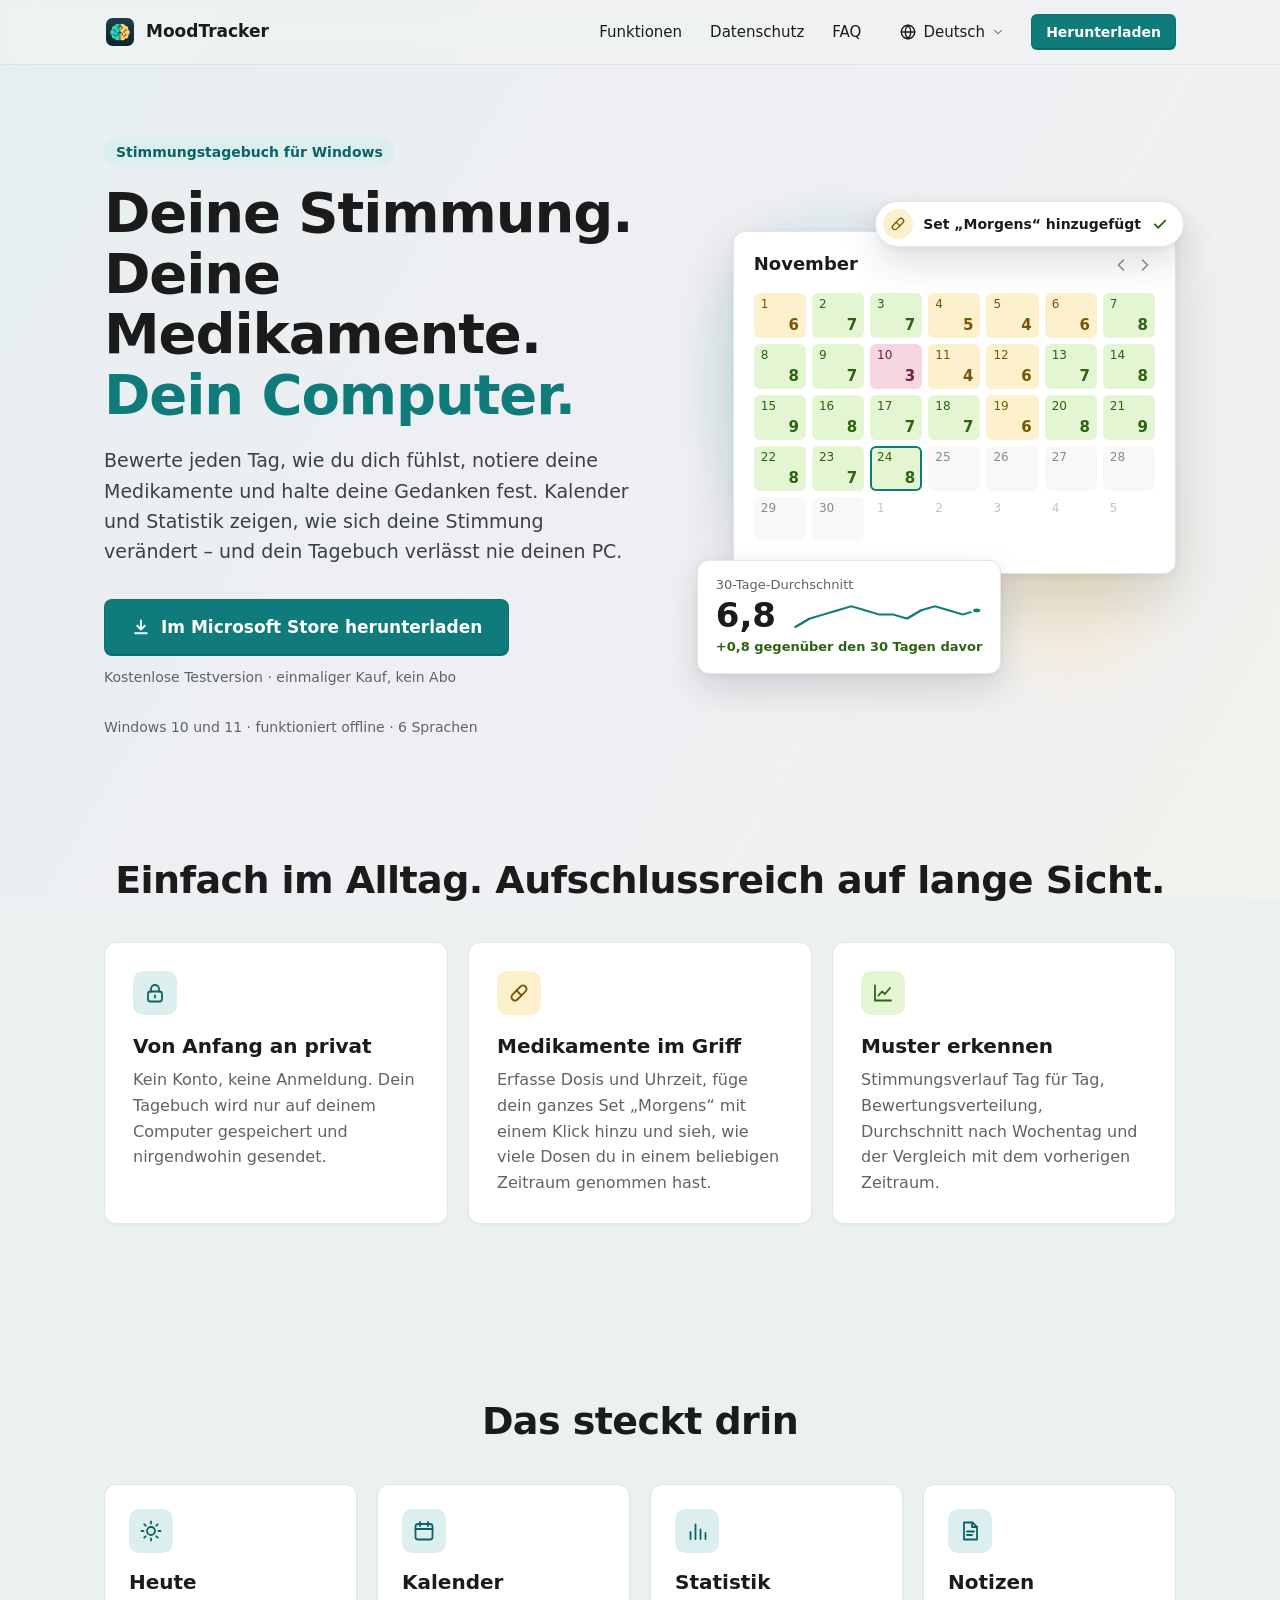
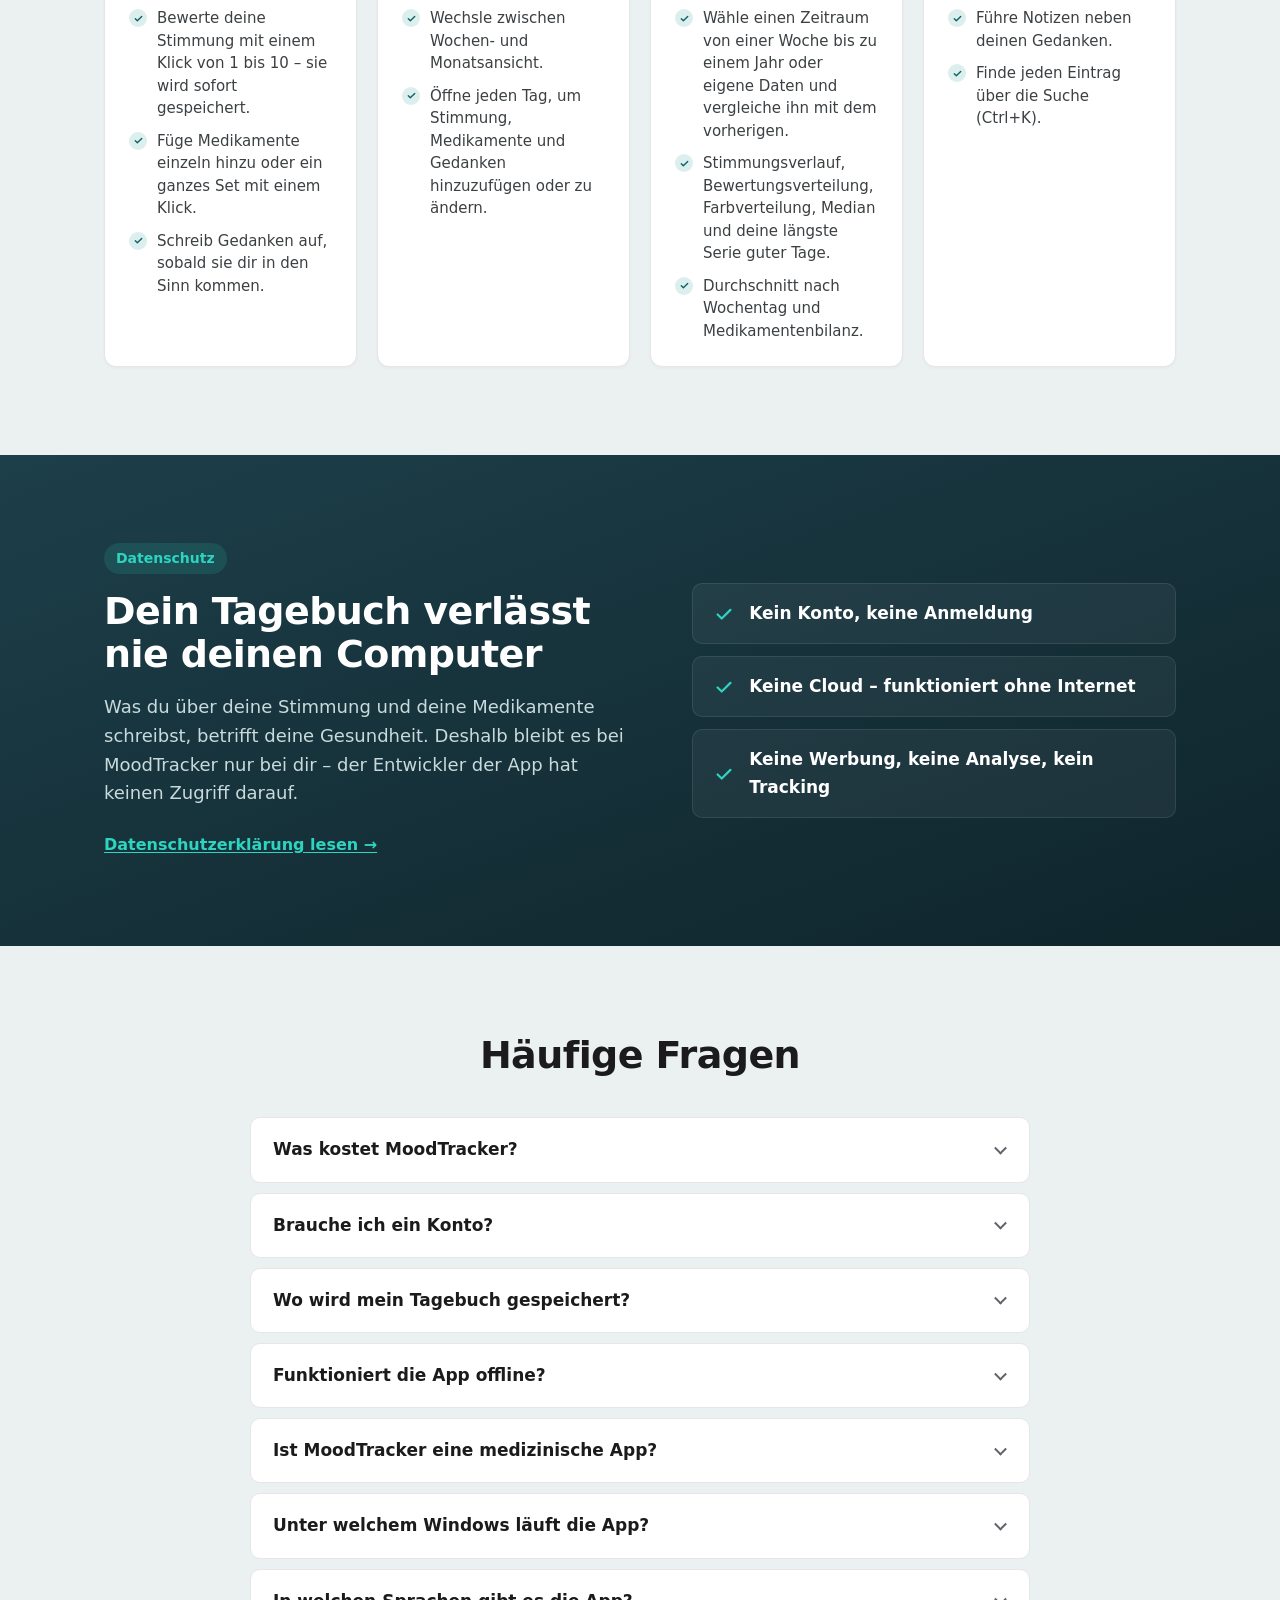
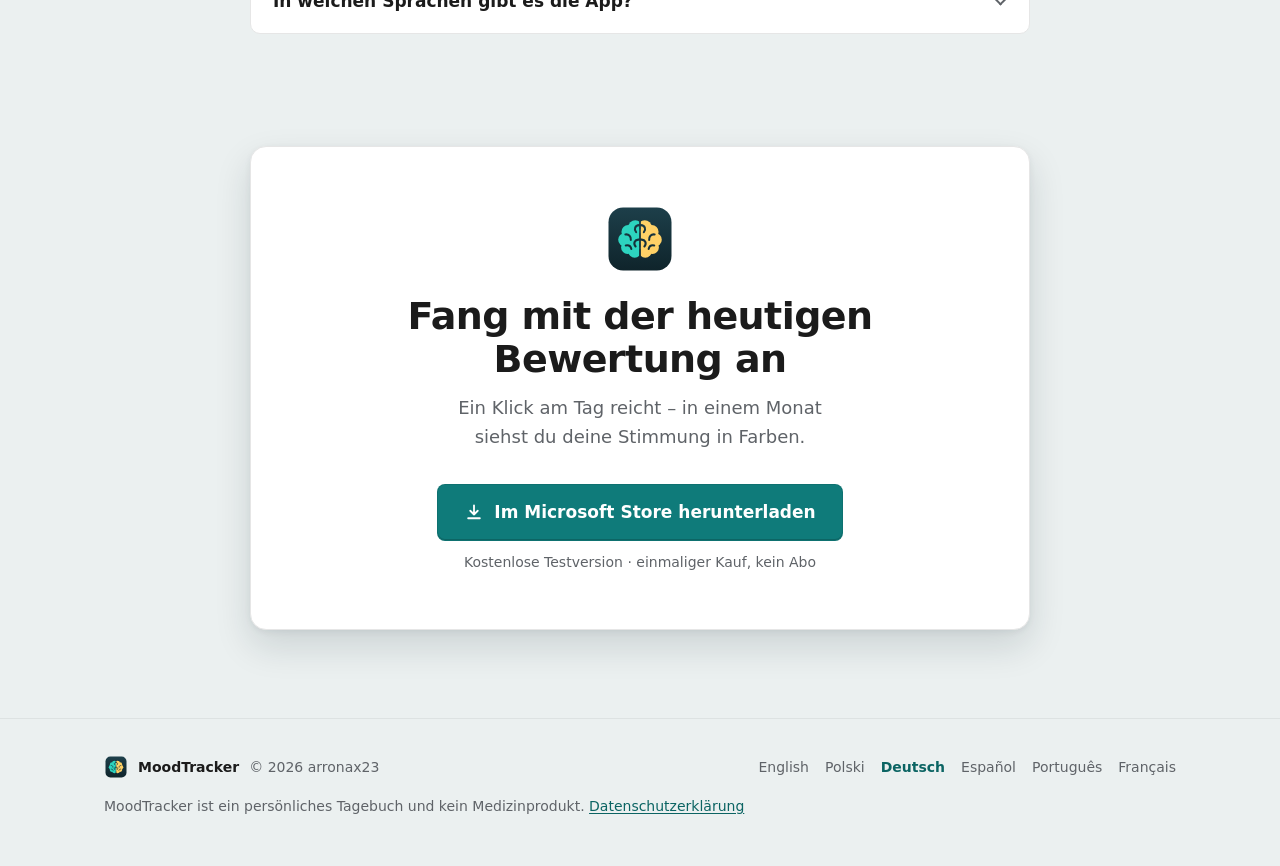
==== de/index.html @ dde18c14 "Update the website" ====
<!doctype html>
<!-- Generated by scripts/build-website.ps1 from website/template.html. -->
<html lang="de">
  <head>
    <meta charset="utf-8">
    <meta name="viewport" content="width=device-width, initial-scale=1">
    <title>MoodTracker – ein privates Stimmungstagebuch für Windows</title>
    <meta name="description" content="Bewerte deine Stimmung von 1 bis 10, notiere Medikamente und Gedanken und sieh, wie es dir über Wochen und Monate geht. Ohne Konto, ohne Cloud – dein Tagebuch bleibt auf deinem PC.">
    <link rel="canonical" href="https://arronax23.github.io/moodtracker-app/de/">
    <link rel="alternate" hreflang="en" href="https://arronax23.github.io/moodtracker-app/">
    <link rel="alternate" hreflang="pl" href="https://arronax23.github.io/moodtracker-app/pl/">
    <link rel="alternate" hreflang="de" href="https://arronax23.github.io/moodtracker-app/de/">
    <link rel="alternate" hreflang="es" href="https://arronax23.github.io/moodtracker-app/es/">
    <link rel="alternate" hreflang="pt" href="https://arronax23.github.io/moodtracker-app/pt/">
    <link rel="alternate" hreflang="fr" href="https://arronax23.github.io/moodtracker-app/fr/">
    <link rel="alternate" hreflang="x-default" href="https://arronax23.github.io/moodtracker-app/">
    <meta property="og:type" content="website">
    <meta property="og:site_name" content="MoodTracker">
    <meta property="og:title" content="MoodTracker – ein privates Stimmungstagebuch für Windows">
    <meta property="og:description" content="Bewerte deine Stimmung von 1 bis 10, notiere Medikamente und Gedanken und sieh, wie es dir über Wochen und Monate geht. Ohne Konto, ohne Cloud – dein Tagebuch bleibt auf deinem PC.">
    <meta property="og:url" content="https://arronax23.github.io/moodtracker-app/de/">
    <meta property="og:locale" content="de_DE">
    <meta property="og:image" content="https://arronax23.github.io/moodtracker-app/assets/social-card.png">
    <meta property="og:image:width" content="1200">
    <meta property="og:image:height" content="630">
    <meta name="twitter:card" content="summary_large_image">
    <meta name="theme-color" content="#0f7b7a">
    <link rel="icon" href="../assets/logo.svg" type="image/svg+xml">
    <link rel="apple-touch-icon" href="../assets/logo.png">
    <link rel="stylesheet" href="../assets/style.css">
  </head>
  <body>
    <a class="skip" href="#main">Zum Inhalt springen</a>

    <header class="top">
      <div class="wrap top-inner">
        <a class="brand" href="./">
          <img src="../assets/logo.svg" width="32" height="32" alt="">
          <span>MoodTracker</span>
        </a>
        <nav class="nav">
          <a href="#features">Funktionen</a>
          <a href="#privacy">Datenschutz</a>
          <a href="#faq">FAQ</a>
        </nav>
        <details class="lang">
          <summary>
            <svg viewBox="0 0 24 24" aria-hidden="true"><circle cx="12" cy="12" r="9"/><path d="M3 12h18M12 3c2.5 2.6 3.8 5.6 3.8 9s-1.3 6.4-3.8 9c-2.5-2.6-3.8-5.6-3.8-9S9.5 5.6 12 3z"/></svg>
            <span class="sr">Sprache:</span>
            <span class="lang-name">Deutsch</span>
            <svg class="chevron" viewBox="0 0 24 24" aria-hidden="true"><path d="m6 9 6 6 6-6"/></svg>
          </summary>
          <ul>
            <li><a href="../" hreflang="en" lang="en">English</a></li>
            <li><a href="../pl/" hreflang="pl" lang="pl">Polski</a></li>
            <li><a href="../de/" hreflang="de" lang="de" aria-current="page">Deutsch</a></li>
            <li><a href="../es/" hreflang="es" lang="es">Español</a></li>
            <li><a href="../pt/" hreflang="pt" lang="pt-PT">Português</a></li>
            <li><a href="../fr/" hreflang="fr" lang="fr">Français</a></li>
          </ul>
        </details>
        <a class="btn btn-small" href="https://apps.microsoft.com/detail/9PDT5LCNSN78?hl=de-de&amp;cid=website-de">Herunterladen</a>
      </div>
    </header>

    <main id="main">
      <section class="hero">
        <div class="wrap hero-inner">
          <div class="hero-text">
            <p class="eyebrow">Stimmungstagebuch für Windows</p>
            <h1><span>Deine Stimmung.</span> <span>Deine Medikamente.</span> <span class="accent">Dein Computer.</span></h1>
            <p class="lead">Bewerte jeden Tag, wie du dich fühlst, notiere deine Medikamente und halte deine Gedanken fest. Kalender und Statistik zeigen, wie sich deine Stimmung verändert – und dein Tagebuch verlässt nie deinen PC.</p>
            <div class="cta">
              <a class="btn btn-large" href="https://apps.microsoft.com/detail/9PDT5LCNSN78?hl=de-de&amp;cid=website-de">
                <svg viewBox="0 0 24 24" aria-hidden="true"><path d="M12 4v11m-4.5-4.5L12 15l4.5-4.5M5 19.5h14"/></svg>
                Im Microsoft Store herunterladen
              </a>
              <p class="cta-note">Kostenlose Testversion · einmaliger Kauf, kein Abo</p>
            </div>
            <p class="hero-meta">Windows 10 und 11 · funktioniert offline · 6 Sprachen</p>
          </div>

          <!-- An illustration of what the app shows: a month in the colors of the mood, the average, a medication set. -->
          <div class="hero-art" aria-hidden="true">
            <div class="float float-chip">
              <span class="chip-icon"><svg viewBox="0 0 24 24"><rect x="2.8" y="8.5" width="18.4" height="7" rx="3.5" transform="rotate(-45 12 12)"/><path d="m9.5 9.5 5 5"/></svg></span>
              <span>Set „Morgens“ hinzugefügt</span>
              <svg class="chip-check" viewBox="0 0 24 24"><path d="m5 12.5 4.5 4.5L19 7.5"/></svg>
            </div>
            <div class="window">
              <div class="window-bar">
                <span>November</span>
                <span class="arrows">
                  <svg viewBox="0 0 24 24"><path d="m15 6-6 6 6 6"/></svg>
                  <svg viewBox="0 0 24 24"><path d="m9 6 6 6-6 6"/></svg>
                </span>
              </div>
              <div class="grid">
                <span class="day y"><span>1</span><b>6</b></span>
                <span class="day g"><span>2</span><b>7</b></span>
                <span class="day g"><span>3</span><b>7</b></span>
                <span class="day y"><span>4</span><b>5</b></span>
                <span class="day y"><span>5</span><b>4</b></span>
                <span class="day y"><span>6</span><b>6</b></span>
                <span class="day g"><span>7</span><b>8</b></span>
                <span class="day g"><span>8</span><b>8</b></span>
                <span class="day g"><span>9</span><b>7</b></span>
                <span class="day r"><span>10</span><b>3</b></span>
                <span class="day y"><span>11</span><b>4</b></span>
                <span class="day y"><span>12</span><b>6</b></span>
                <span class="day g"><span>13</span><b>7</b></span>
                <span class="day g"><span>14</span><b>8</b></span>
                <span class="day g"><span>15</span><b>9</b></span>
                <span class="day g"><span>16</span><b>8</b></span>
                <span class="day g"><span>17</span><b>7</b></span>
                <span class="day g"><span>18</span><b>7</b></span>
                <span class="day y"><span>19</span><b>6</b></span>
                <span class="day g"><span>20</span><b>8</b></span>
                <span class="day g"><span>21</span><b>9</b></span>
                <span class="day g"><span>22</span><b>8</b></span>
                <span class="day g"><span>23</span><b>7</b></span>
                <span class="day g today"><span>24</span><b>8</b></span>
                <span class="day future"><span>25</span></span>
                <span class="day future"><span>26</span></span>
                <span class="day future"><span>27</span></span>
                <span class="day future"><span>28</span></span>
                <span class="day future"><span>29</span></span>
                <span class="day future"><span>30</span></span>
                <span class="day out"><span>1</span></span>
                <span class="day out"><span>2</span></span>
                <span class="day out"><span>3</span></span>
                <span class="day out"><span>4</span></span>
                <span class="day out"><span>5</span></span>
              </div>
            </div>
            <div class="float float-stat">
              <span class="stat-label">30-Tage-Durchschnitt</span>
              <span class="stat-row">
                <span class="stat-value">6,8</span>
                <svg class="spark" viewBox="-4 -4 138 48" preserveAspectRatio="none">
                  <polyline points="0,34.5 10,23.5 20,18 30,12.5 40,7 50,12.5 60,18 70,18 80,23.5 90,12.5 100,7 110,12.5 120,18 130,12.5"/>
                  <circle cx="130" cy="12.5" r="3.5"/>
                </svg>
              </span>
              <span class="stat-delta">+0,8 gegenüber den 30 Tagen davor</span>
            </div>
          </div>
        </div>
      </section>

      <section class="section" aria-labelledby="pillars-title">
        <div class="wrap">
          <h2 class="section-title" id="pillars-title">Einfach im Alltag. Aufschlussreich auf lange Sicht.</h2>
          <div class="cards">
            <article class="card">
              <span class="icon icon-teal"><svg viewBox="0 0 24 24" aria-hidden="true"><rect x="5" y="10.5" width="14" height="10" rx="2.5"/><path d="M8 10.5V8a4 4 0 0 1 8 0v2.5M12 14.5v2"/></svg></span>
              <h3>Von Anfang an privat</h3>
              <p>Kein Konto, keine Anmeldung. Dein Tagebuch wird nur auf deinem Computer gespeichert und nirgendwohin gesendet.</p>
            </article>
            <article class="card">
              <span class="icon icon-yellow"><svg viewBox="0 0 24 24" aria-hidden="true"><rect x="2.8" y="8.5" width="18.4" height="7" rx="3.5" transform="rotate(-45 12 12)"/><path d="m9.5 9.5 5 5"/></svg></span>
              <h3>Medikamente im Griff</h3>
              <p>Erfasse Dosis und Uhrzeit, füge dein ganzes Set „Morgens“ mit einem Klick hinzu und sieh, wie viele Dosen du in einem beliebigen Zeitraum genommen hast.</p>
            </article>
            <article class="card">
              <span class="icon icon-green"><svg viewBox="0 0 24 24" aria-hidden="true"><path d="M4 4.5v15h16"/><path d="m7.5 14.5 3.5-4 3 2.5 5-6"/></svg></span>
              <h3>Muster erkennen</h3>
              <p>Stimmungsverlauf Tag für Tag, Bewertungsverteilung, Durchschnitt nach Wochentag und der Vergleich mit dem vorherigen Zeitraum.</p>
            </article>
          </div>
        </div>
      </section>

      

      <section class="section" id="features" aria-labelledby="features-title">
        <div class="wrap">
          <h2 class="section-title" id="features-title">Das steckt drin</h2>
          <div class="features">
            <article class="card feature">
              <span class="icon icon-teal"><svg viewBox="0 0 24 24" aria-hidden="true"><circle cx="12" cy="12" r="4"/><path d="M12 2.5v2M12 19.5v2M2.5 12h2M19.5 12h2M5.3 5.3l1.4 1.4M17.3 17.3l1.4 1.4M5.3 18.7l1.4-1.4M17.3 6.7l1.4-1.4"/></svg></span>
              <h3>Heute</h3>
              <ul class="checks">
                <li>Bewerte deine Stimmung mit einem Klick von 1 bis 10 – sie wird sofort gespeichert.</li>
                <li>Füge Medikamente einzeln hinzu oder ein ganzes Set mit einem Klick.</li>
                <li>Schreib Gedanken auf, sobald sie dir in den Sinn kommen.</li>
              </ul>
            </article>
            <article class="card feature">
              <span class="icon icon-teal"><svg viewBox="0 0 24 24" aria-hidden="true"><rect x="3.5" y="5" width="17" height="15.5" rx="2.5"/><path d="M3.5 10h17M8 3v4M16 3v4"/></svg></span>
              <h3>Kalender</h3>
              <ul class="checks">
                <li>Wechsle zwischen Wochen- und Monatsansicht.</li>
                <li>Öffne jeden Tag, um Stimmung, Medikamente und Gedanken hinzuzufügen oder zu ändern.</li>
              </ul>
            </article>
            <article class="card feature">
              <span class="icon icon-teal"><svg viewBox="0 0 24 24" aria-hidden="true"><path d="M5.5 20v-7M10.5 20V5.5M15.5 20v-9.5M20.5 20v-6"/></svg></span>
              <h3>Statistik</h3>
              <ul class="checks">
                <li>Wähle einen Zeitraum von einer Woche bis zu einem Jahr oder eigene Daten und vergleiche ihn mit dem vorherigen.</li>
                <li>Stimmungsverlauf, Bewertungsverteilung, Farbverteilung, Median und deine längste Serie guter Tage.</li>
                <li>Durchschnitt nach Wochentag und Medikamentenbilanz.</li>
              </ul>
            </article>
            <article class="card feature">
              <span class="icon icon-teal"><svg viewBox="0 0 24 24" aria-hidden="true"><path d="M6 3.5h8.5L19 8v12.5H6z"/><path d="M14 3.5V8h5M9 12.5h7M9 16h5"/></svg></span>
              <h3>Notizen</h3>
              <ul class="checks">
                <li>Führe Notizen neben deinen Gedanken.</li>
                <li>Finde jeden Eintrag über die Suche (Ctrl+K).</li>
              </ul>
            </article>
          </div>
        </div>
      </section>

      <section class="band" id="privacy" aria-labelledby="privacy-title">
        <div class="wrap band-inner">
          <div>
            <p class="eyebrow">Datenschutz</p>
            <h2 class="section-title" id="privacy-title">Dein Tagebuch verlässt nie deinen Computer</h2>
            <p class="band-text">Was du über deine Stimmung und deine Medikamente schreibst, betrifft deine Gesundheit. Deshalb bleibt es bei MoodTracker nur bei dir – der Entwickler der App hat keinen Zugriff darauf.</p>
            <a class="band-link" href="https://arronax23.github.io/moodtracker-privacy/?lang=en">Datenschutzerklärung lesen &rarr;</a>
          </div>
          <ul class="band-list">
            <li><svg viewBox="0 0 24 24" aria-hidden="true"><path d="m5 12.5 4.5 4.5L19 7.5"/></svg>Kein Konto, keine Anmeldung</li>
            <li><svg viewBox="0 0 24 24" aria-hidden="true"><path d="m5 12.5 4.5 4.5L19 7.5"/></svg>Keine Cloud – funktioniert ohne Internet</li>
            <li><svg viewBox="0 0 24 24" aria-hidden="true"><path d="m5 12.5 4.5 4.5L19 7.5"/></svg>Keine Werbung, keine Analyse, kein Tracking</li>
          </ul>
        </div>
      </section>

      <section class="section" id="faq" aria-labelledby="faq-title">
        <div class="wrap">
          <h2 class="section-title" id="faq-title">Häufige Fragen</h2>
          <div class="faq">
            <details>
              <summary>Was kostet MoodTracker?</summary>
              <p>Du kaufst MoodTracker einmal im Microsoft Store – ohne Abo. Vorher kannst du die App kostenlos testen. Den aktuellen Preis in deiner Währung zeigt der Store.</p>
            </details>
            <details>
              <summary>Brauche ich ein Konto?</summary>
              <p>Nein. Installiere die App und leg sofort los – du musst dich nirgends registrieren.</p>
            </details>
            <details>
              <summary>Wo wird mein Tagebuch gespeichert?</summary>
              <p>Nur auf deinem Computer, im App-Datenordner deines Windows-Kontos. Die App sendet es nirgendwohin, und der Entwickler kann es nicht sehen. Beachte: Wenn du die App deinstallierst, wird auch das Tagebuch gelöscht.</p>
            </details>
            <details>
              <summary>Funktioniert die App offline?</summary>
              <p>Ja. Internet brauchst du nur, um die App aus dem Microsoft Store zu installieren und zu aktualisieren.</p>
            </details>
            <details>
              <summary>Ist MoodTracker eine medizinische App?</summary>
              <p>Nein. Es ist ein persönliches Tagebuch und kein Medizinprodukt, und es gibt keinen medizinischen Rat. Deine Statistik kannst du aber gern zum Arzt- oder Therapietermin mitnehmen – über deine Behandlung sprich immer mit deiner Ärztin oder deinem Arzt.</p>
            </details>
            <details>
              <summary>Unter welchem Windows läuft die App?</summary>
              <p>Unter Windows 11 und Windows 10 ab Version 1809.</p>
            </details>
            <details>
              <summary>In welchen Sprachen gibt es die App?</summary>
              <p>Auf Deutsch, Englisch, Polnisch, Spanisch, Portugiesisch und Französisch. Die Sprache änderst du in den Einstellungen.</p>
            </details>
          </div>
        </div>
      </section>

      <section class="section final" aria-labelledby="final-title">
        <div class="wrap">
          <div class="final-card">
            <img src="../assets/logo.svg" width="72" height="72" alt="">
            <h2 class="section-title" id="final-title">Fang mit der heutigen Bewertung an</h2>
            <p>Ein Klick am Tag reicht – in einem Monat siehst du deine Stimmung in Farben.</p>
            <div class="cta">
              <a class="btn btn-large" href="https://apps.microsoft.com/detail/9PDT5LCNSN78?hl=de-de&amp;cid=website-de">
                <svg viewBox="0 0 24 24" aria-hidden="true"><path d="M12 4v11m-4.5-4.5L12 15l4.5-4.5M5 19.5h14"/></svg>
                Im Microsoft Store herunterladen
              </a>
              <p class="cta-note">Kostenlose Testversion · einmaliger Kauf, kein Abo</p>
            </div>
          </div>
        </div>
      </section>
    </main>

    <footer class="foot">
      <div class="wrap foot-inner">
        <div class="foot-brand">
          <img src="../assets/logo.svg" width="24" height="24" alt="">
          <span>MoodTracker</span>
          <small>© 2026 arronax23</small>
        </div>
        <ul class="foot-langs" aria-label="Sprache">
          <li><a href="../" hreflang="en" lang="en">English</a></li>
            <li><a href="../pl/" hreflang="pl" lang="pl">Polski</a></li>
            <li><a href="../de/" hreflang="de" lang="de" aria-current="page">Deutsch</a></li>
            <li><a href="../es/" hreflang="es" lang="es">Español</a></li>
            <li><a href="../pt/" hreflang="pt" lang="pt-PT">Português</a></li>
            <li><a href="../fr/" hreflang="fr" lang="fr">Français</a></li>
        </ul>
        <p class="foot-note">MoodTracker ist ein persönliches Tagebuch und kein Medizinprodukt. <a href="https://arronax23.github.io/moodtracker-privacy/?lang=en">Datenschutzerklärung</a></p>
      </div>
    </footer>

    <script>
      // The language menu closes on a click outside it and on Escape.
      (function () {
        var menu = document.querySelector("details.lang");
        document.addEventListener("click", function (e) {
          if (menu.open && !menu.contains(e.target)) menu.open = false;
        });
        document.addEventListener("keydown", function (e) {
          if (e.key === "Escape" && menu.open) {
            menu.open = false;
            menu.querySelector("summary").focus();
          }
        });
      })();
    </script>
  </body>
</html>
---- assets/style.css ----
/*
  The styles of the MoodTracker website, in the look of the app: the Fluent (Windows 11) tokens of
  moodtracker.client/src/styles/_tokens.scss and the colors of the logo.
*/
:root {
  --font: "Segoe UI Variable Text", "Segoe UI", system-ui, -apple-system, "Helvetica Neue", Roboto, Arial, sans-serif;
  --font-display: "Segoe UI Variable Display", "Segoe UI", system-ui, -apple-system, "Helvetica Neue", Roboto, Arial, sans-serif;

  --accent: #0f7b7a;
  --accent-hover: #0d6f6e;
  --accent-pressed: #0b6463;
  --accent-soft: #dcefee;
  --accent-text: #0b6463;

  --text: #1b1b1b;
  --text-body: #3c4043;
  --text-muted: #5f6368;
  --text-subtle: #8a8a8a;

  --window: linear-gradient(120deg, #e6efef 0%, #f1eff4 55%, #f2f1ec 100%);
  --card: #ffffff;
  --subtle-fill: #f3f3f3;
  --stroke: #e3e3e3;
  --stroke-card: #e6e6e6;

  --mood-red-tint: #f6d7e0;
  --mood-yellow-tint: #fdf0cd;
  --mood-green-tint: #e3f5d2;
  --mood-red-ink: #7d1d3b;
  --mood-yellow-ink: #765607;
  --mood-green-ink: #2c6411;

  /* The logo: its dark background and the colors of its two hemispheres. */
  --night: #0f242b;
  --night-high: #1d3f4a;
  --logo-teal: #2dd4bf;
  --logo-yellow: #ffd166;

  --shadow-card: 0 1px 3px rgba(0, 0, 0, 0.04);
  --shadow-float: 0 16px 36px rgba(15, 36, 43, 0.14), 0 2px 6px rgba(15, 36, 43, 0.06);

  color-scheme: light;
}

*,
*::before,
*::after {
  box-sizing: border-box;
}

html {
  background: #ebf0f0 var(--window) fixed;
  color: var(--text);
  font-family: var(--font);
  font-size: 16px;
  line-height: 1.6;
  -webkit-text-size-adjust: 100%;
  scroll-behavior: smooth;
  scroll-padding-top: 80px;
}

body {
  margin: 0;
}

img,
svg {
  display: block;
  max-width: 100%;
}

svg {
  fill: none;
  stroke: currentColor;
  stroke-width: 1.8;
  stroke-linecap: round;
  stroke-linejoin: round;
}

a {
  color: var(--accent-text);
  text-underline-offset: 2px;
}

:focus-visible {
  outline: 2px solid var(--accent);
  outline-offset: 2px;
  border-radius: 4px;
}

.wrap {
  max-width: 1120px;
  margin: 0 auto;
  padding: 0 24px;
}

.sr {
  position: absolute;
  width: 1px;
  height: 1px;
  margin: -1px;
  padding: 0;
  overflow: hidden;
  clip: rect(0, 0, 0, 0);
  white-space: nowrap;
  border: 0;
}

.skip {
  position: absolute;
  top: -100px;
  left: 16px;
  z-index: 20;
  padding: 8px 14px;
  border-radius: 6px;
  background: var(--card);
  box-shadow: var(--shadow-float);
}

.skip:focus {
  top: 12px;
}

/* Buttons */

.btn {
  display: inline-flex;
  align-items: center;
  justify-content: center;
  gap: 10px;
  border: 1px solid rgba(0, 0, 0, 0.08);
  background: var(--accent);
  box-shadow: inset 0 -1px 0 rgba(0, 0, 0, 0.18);
  color: #fff;
  font-weight: 600;
  text-decoration: none;
  white-space: nowrap;
  transition: background-color 0.12s;
}

.btn:hover {
  background: var(--accent-hover);
}

.btn:active {
  background: var(--accent-pressed);
}

.btn svg {
  width: 20px;
  height: 20px;
  flex: none;
  stroke-width: 2.2;
}

.btn-small {
  padding: 6px 14px;
  border-radius: 6px;
  font-size: 14px;
}

.btn-large {
  padding: 14px 26px;
  border-radius: 8px;
  font-size: 17px;
}

.cta {
  display: flex;
  flex-direction: column;
  align-items: flex-start;
  gap: 10px;
  margin-top: 32px;
}

.cta-note {
  margin: 0;
  color: var(--text-muted);
  font-size: 14px;
}

.eyebrow {
  display: inline-block;
  margin: 0 0 16px;
  padding: 4px 12px;
  border-radius: 999px;
  background: var(--accent-soft);
  color: var(--accent-text);
  font-size: 14px;
  font-weight: 600;
}

/* Header */

.top {
  position: sticky;
  top: 0;
  z-index: 10;
  border-bottom: 1px solid rgba(0, 0, 0, 0.06);
  background: rgba(240, 242, 242, 0.82);
  -webkit-backdrop-filter: saturate(1.4) blur(16px);
  backdrop-filter: saturate(1.4) blur(16px);
}

.top-inner {
  display: flex;
  align-items: center;
  gap: 16px;
  height: 64px;
}

.brand {
  display: flex;
  align-items: center;
  gap: 10px;
  margin-right: auto;
  color: var(--text);
  font-size: 17px;
  font-weight: 600;
  text-decoration: none;
}

.nav {
  display: flex;
  gap: 4px;
}

.nav a {
  padding: 6px 12px;
  border-radius: 5px;
  color: var(--text);
  font-size: 15px;
  text-decoration: none;
}

.nav a:hover,
.lang summary:hover {
  background: rgba(0, 0, 0, 0.05);
}

.lang {
  position: relative;
}

.lang summary {
  display: flex;
  align-items: center;
  gap: 6px;
  padding: 6px 10px;
  border-radius: 5px;
  font-size: 15px;
  list-style: none;
  cursor: pointer;
  user-select: none;
}

.lang summary::-webkit-details-marker {
  display: none;
}

.lang summary svg {
  width: 18px;
  height: 18px;
}

.lang .chevron {
  width: 14px;
  height: 14px;
  color: var(--text-muted);
  transition: transform 0.15s;
}

.lang[open] .chevron {
  transform: rotate(180deg);
}

.lang ul {
  position: absolute;
  top: calc(100% + 6px);
  right: 0;
  min-width: 170px;
  margin: 0;
  padding: 4px;
  border: 1px solid rgba(0, 0, 0, 0.08);
  border-radius: 8px;
  background: var(--card);
  box-shadow: var(--shadow-float);
  list-style: none;
}

.lang li a {
  display: block;
  padding: 6px 12px;
  border-radius: 4px;
  color: var(--text);
  text-decoration: none;
}

.lang li a:hover {
  background: var(--subtle-fill);
}

.lang li a[aria-current],
.foot-langs a[aria-current] {
  color: var(--accent-text);
  font-weight: 600;
}

/* Hero */

.hero {
  padding: 72px 0 32px;
}

.hero-inner {
  display: grid;
  grid-template-columns: minmax(0, 1.12fr) minmax(0, 1fr);
  align-items: center;
  gap: 56px;
}

h1 {
  margin: 0;
  font-family: var(--font-display);
  font-size: clamp(36px, 5vw, 56px);
  font-weight: 700;
  line-height: 1.08;
  letter-spacing: -0.02em;
  text-wrap: balance;
}

/* Each sentence of the headline on its own line. */
h1 span {
  display: block;
}

h1 .accent {
  color: var(--accent);
}

.lead {
  max-width: 34em;
  margin: 20px 0 0;
  color: var(--text-body);
  font-size: clamp(17px, 1.6vw, 19px);
}

.hero-meta {
  margin: 28px 0 0;
  color: var(--text-muted);
  font-size: 14px;
}

.hero-art {
  position: relative;
  isolation: isolate;
  padding: 30px 0 100px;
}

/* A soft glow in the colors of the logo behind the illustration. */
.hero-art::before {
  content: "";
  position: absolute;
  inset: -6% -4%;
  z-index: -1;
  background:
    radial-gradient(closest-side at 30% 40%, rgba(45, 212, 191, 0.28), transparent),
    radial-gradient(closest-side at 75% 70%, rgba(255, 209, 102, 0.3), transparent);
  filter: blur(12px);
}

.window {
  margin-left: 36px;
  padding: 18px 20px 32px;
  border: 1px solid var(--stroke-card);
  border-radius: 12px;
  background: var(--card);
  box-shadow: 0 24px 60px rgba(15, 36, 43, 0.14), 0 2px 8px rgba(15, 36, 43, 0.06);
}

.window-bar {
  display: flex;
  align-items: center;
  justify-content: space-between;
  margin-bottom: 14px;
  font-family: var(--font-display);
  font-size: 18px;
  font-weight: 600;
}

.arrows {
  display: flex;
  gap: 4px;
  color: var(--text-subtle);
}

.arrows svg {
  width: 20px;
  height: 20px;
}

.grid {
  display: grid;
  grid-template-columns: repeat(7, minmax(0, 1fr));
  gap: 6px;
}

/* A day of the illustrated month, like a day of the calendar of the app. */
.day {
  display: flex;
  flex-direction: column;
  justify-content: space-between;
  aspect-ratio: 1 / 0.86;
  padding: 4px 7px;
  border-radius: 6px;
  background: var(--subtle-fill);
  color: var(--text-muted);
  font-size: 12px;
  line-height: 1.3;
}

.day b {
  align-self: flex-end;
  font-size: 15px;
  line-height: 1.1;
}

.day.g {
  background: var(--mood-green-tint);
  color: var(--mood-green-ink);
}

.day.y {
  background: var(--mood-yellow-tint);
  color: var(--mood-yellow-ink);
}

.day.r {
  background: var(--mood-red-tint);
  color: var(--mood-red-ink);
}

.day.today {
  box-shadow: inset 0 0 0 2px var(--accent);
}

.day.future {
  background: #f8f8f8;
  color: var(--text-subtle);
}

.day.out {
  background: none;
  color: #c4c4c4;
}

.float {
  position: absolute;
  border: 1px solid var(--stroke-card);
  background: var(--card);
  box-shadow: var(--shadow-float);
}

.float-chip {
  top: 0;
  right: -8px;
  display: flex;
  align-items: center;
  gap: 10px;
  padding: 7px 14px 7px 7px;
  border-radius: 999px;
  font-size: 14px;
  font-weight: 600;
}

.chip-icon {
  display: grid;
  place-items: center;
  width: 30px;
  height: 30px;
  border-radius: 50%;
  background: var(--mood-yellow-tint);
  color: var(--mood-yellow-ink);
}

.chip-icon svg {
  width: 18px;
  height: 18px;
}

.chip-check {
  width: 18px;
  height: 18px;
  color: var(--mood-green-ink);
  stroke-width: 2.4;
}

.float-stat {
  bottom: 0;
  left: 0;
  display: flex;
  flex-direction: column;
  gap: 2px;
  width: max-content;
  min-width: 250px;
  max-width: 340px;
  padding: 14px 18px 16px;
  border-radius: 12px;
}

.stat-label {
  color: var(--text-muted);
  font-size: 13px;
}

.stat-row {
  display: flex;
  align-items: center;
  gap: 14px;
}

.stat-value {
  font-family: var(--font-display);
  font-size: 34px;
  font-weight: 700;
  line-height: 1.1;
}

.spark {
  flex: 1;
  height: 36px;
  color: var(--accent);
  stroke-width: 2.5;
}

.spark circle {
  fill: var(--accent);
  stroke: var(--card);
  stroke-width: 2;
}

.stat-delta {
  color: var(--mood-green-ink);
  font-size: 13px;
  font-weight: 600;
}

/* Sections */

.section {
  padding: 88px 0;
}

.section-title {
  margin: 0 0 40px;
  font-family: var(--font-display);
  font-size: clamp(28px, 3.4vw, 38px);
  font-weight: 700;
  line-height: 1.15;
  letter-spacing: -0.015em;
  text-align: center;
  text-wrap: balance;
}

.cards {
  display: grid;
  grid-template-columns: repeat(3, minmax(0, 1fr));
  gap: 20px;
}

.card {
  padding: 28px;
  border: 1px solid var(--stroke-card);
  border-radius: 12px;
  background: var(--card);
  box-shadow: var(--shadow-card);
}

.card h3 {
  margin: 18px 0 8px;
  font-family: var(--font-display);
  font-size: 20px;
  font-weight: 600;
  line-height: 1.3;
}

.card p {
  margin: 0;
  color: var(--text-muted);
}

.icon {
  display: grid;
  place-items: center;
  width: 44px;
  height: 44px;
  border-radius: 10px;
}

.icon svg {
  width: 24px;
  height: 24px;
}

.icon-teal {
  background: var(--accent-soft);
  color: var(--accent-text);
}

.icon-yellow {
  background: var(--mood-yellow-tint);
  color: var(--mood-yellow-ink);
}

.icon-green {
  background: var(--mood-green-tint);
  color: var(--mood-green-ink);
}

.shots {
  display: grid;
  grid-template-columns: repeat(2, minmax(0, 1fr));
  gap: 32px 28px;
}

.shot {
  margin: 0;
}

.shot img {
  width: 100%;
  height: auto;
  border: 1px solid var(--stroke-card);
  border-radius: 10px;
  box-shadow: 0 12px 32px rgba(15, 36, 43, 0.12);
}

.shot figcaption {
  margin-top: 14px;
  color: var(--text-muted);
  text-align: center;
}

.features {
  display: grid;
  grid-template-columns: repeat(4, minmax(0, 1fr));
  gap: 20px;
}

.feature {
  padding: 24px;
}

.feature h3 {
  margin: 16px 0 12px;
}

.checks {
  display: grid;
  gap: 10px;
  margin: 0;
  padding: 0;
  list-style: none;
}

.checks li {
  position: relative;
  padding-left: 28px;
  color: var(--text-body);
  font-size: 15px;
  line-height: 1.5;
}

.checks li::before {
  content: "";
  position: absolute;
  top: 2px;
  left: 0;
  width: 18px;
  height: 18px;
  border-radius: 50%;
  background: var(--accent-soft) url("data:image/svg+xml,%3Csvg xmlns='http://www.w3.org/2000/svg' viewBox='0 0 24 24' fill='none' stroke='%230b6463' stroke-width='3' stroke-linecap='round' stroke-linejoin='round'%3E%3Cpath d='m5 12.5 4.5 4.5L19 7.5'/%3E%3C/svg%3E") center / 11px no-repeat;
}

/* Privacy: a dark band in the colors of the logo. */

.band {
  padding: 88px 0;
  background: linear-gradient(160deg, var(--night-high), var(--night));
  color: #c9dadd;
}

.band-inner {
  display: grid;
  grid-template-columns: minmax(0, 1.1fr) minmax(0, 1fr);
  align-items: center;
  gap: 56px;
}

.band .eyebrow {
  background: rgba(45, 212, 191, 0.14);
  color: var(--logo-teal);
}

.band .section-title {
  margin-bottom: 16px;
  color: #fff;
  text-align: left;
}

.band-text {
  margin: 0;
  font-size: 18px;
}

.band-link {
  display: inline-block;
  margin-top: 24px;
  color: var(--logo-teal);
  font-weight: 600;
}

.band-list {
  display: grid;
  gap: 12px;
  margin: 0;
  padding: 0;
  list-style: none;
}

.band-list li {
  display: flex;
  align-items: center;
  gap: 14px;
  padding: 16px 20px;
  border: 1px solid rgba(255, 255, 255, 0.09);
  border-radius: 10px;
  background: rgba(255, 255, 255, 0.05);
  color: #fff;
  font-size: 17px;
  font-weight: 600;
}

.band-list svg {
  width: 22px;
  height: 22px;
  flex: none;
  color: var(--logo-teal);
  stroke-width: 2.4;
}

/* FAQ */

.faq {
  display: grid;
  gap: 10px;
  max-width: 780px;
  margin: 0 auto;
}

.faq details {
  border: 1px solid var(--stroke-card);
  border-radius: 10px;
  background: var(--card);
}

.faq summary {
  position: relative;
  padding: 18px 56px 18px 22px;
  font-size: 17px;
  font-weight: 600;
  list-style: none;
  cursor: pointer;
}

.faq summary::-webkit-details-marker {
  display: none;
}

.faq summary::after {
  content: "";
  position: absolute;
  top: 50%;
  right: 24px;
  width: 9px;
  height: 9px;
  border-right: 2px solid var(--text-muted);
  border-bottom: 2px solid var(--text-muted);
  transform: translateY(-70%) rotate(45deg);
  transition: transform 0.15s;
}

.faq details[open] summary::after {
  transform: translateY(-25%) rotate(-135deg);
}

.faq details p {
  margin: 0;
  padding: 0 22px 20px;
  color: var(--text-body);
}

/* The last call to action */

.final {
  padding-top: 24px;
}

.final-card {
  max-width: 780px;
  margin: 0 auto;
  padding: 56px 32px;
  border: 1px solid var(--stroke-card);
  border-radius: 16px;
  background: var(--card);
  box-shadow: var(--shadow-float);
  text-align: center;
}

.final-card img {
  margin: 0 auto 20px;
}

.final-card .section-title {
  margin-bottom: 12px;
}

.final-card p {
  max-width: 32em;
  margin: 0 auto;
  color: var(--text-muted);
  font-size: 18px;
  text-wrap: balance;
}

.final-card .cta {
  align-items: center;
}

.final-card .cta-note {
  font-size: 14px;
}

/* Footer */

.foot {
  padding: 36px 0 48px;
  border-top: 1px solid rgba(0, 0, 0, 0.06);
  color: var(--text-muted);
  font-size: 14px;
}

.foot-inner {
  display: flex;
  flex-wrap: wrap;
  align-items: center;
  justify-content: space-between;
  gap: 16px 32px;
}

.foot-brand {
  display: flex;
  align-items: center;
  gap: 10px;
  color: var(--text);
  font-weight: 600;
}

.foot-brand small {
  color: var(--text-muted);
  font-size: 14px;
  font-weight: 400;
}

.foot-langs {
  display: flex;
  flex-wrap: wrap;
  gap: 4px 16px;
  margin: 0;
  padding: 0;
  list-style: none;
}

.foot-langs a {
  color: var(--text-muted);
  text-decoration: none;
}

.foot-langs a:hover {
  text-decoration: underline;
}

.foot-note {
  flex-basis: 100%;
  margin: 0;
}

/* Smaller screens */

@media (max-width: 1000px) {
  .features {
    grid-template-columns: repeat(2, minmax(0, 1fr));
  }
}

@media (max-width: 900px) {
  .nav {
    display: none;
  }

  .hero {
    padding: 40px 0 64px;
  }

  .hero-inner,
  .band-inner,
  .cards {
    grid-template-columns: minmax(0, 1fr);
  }

  .hero-inner,
  .band-inner {
    gap: 40px;
  }

  .hero-art {
    width: 100%;
    max-width: 560px;
    margin: 0 auto;
  }
}

@media (max-width: 700px) {
  .section,
  .band {
    padding: 64px 0;
  }

  .shots,
  .features {
    grid-template-columns: minmax(0, 1fr);
  }
}

/* On a phone the cards of the illustration stand above and below the month instead of over it. */
@media (max-width: 560px) {
  .wrap {
    padding: 0 16px;
  }

  .hero-art {
    display: flex;
    flex-direction: column;
    gap: 12px;
    padding: 0;
  }

  .float {
    position: static;
  }

  .float-chip {
    align-self: flex-start;
  }

  .float-stat {
    align-self: flex-end;
    max-width: 100%;
  }

  .window {
    margin-left: 0;
    padding: 14px;
  }

  .hero-art::before {
    inset: 0;
  }

  .grid {
    gap: 4px;
  }

  .day {
    padding: 3px 5px;
    font-size: 11px;
  }

  .day b {
    font-size: 13px;
  }

  .final-card {
    padding: 40px 20px;
  }
}

@media (max-width: 420px) {
  .lang-name {
    display: none;
  }
}

@media (prefers-reduced-motion: reduce) {
  html {
    scroll-behavior: auto;
  }

  * {
    transition: none !important;
  }
}
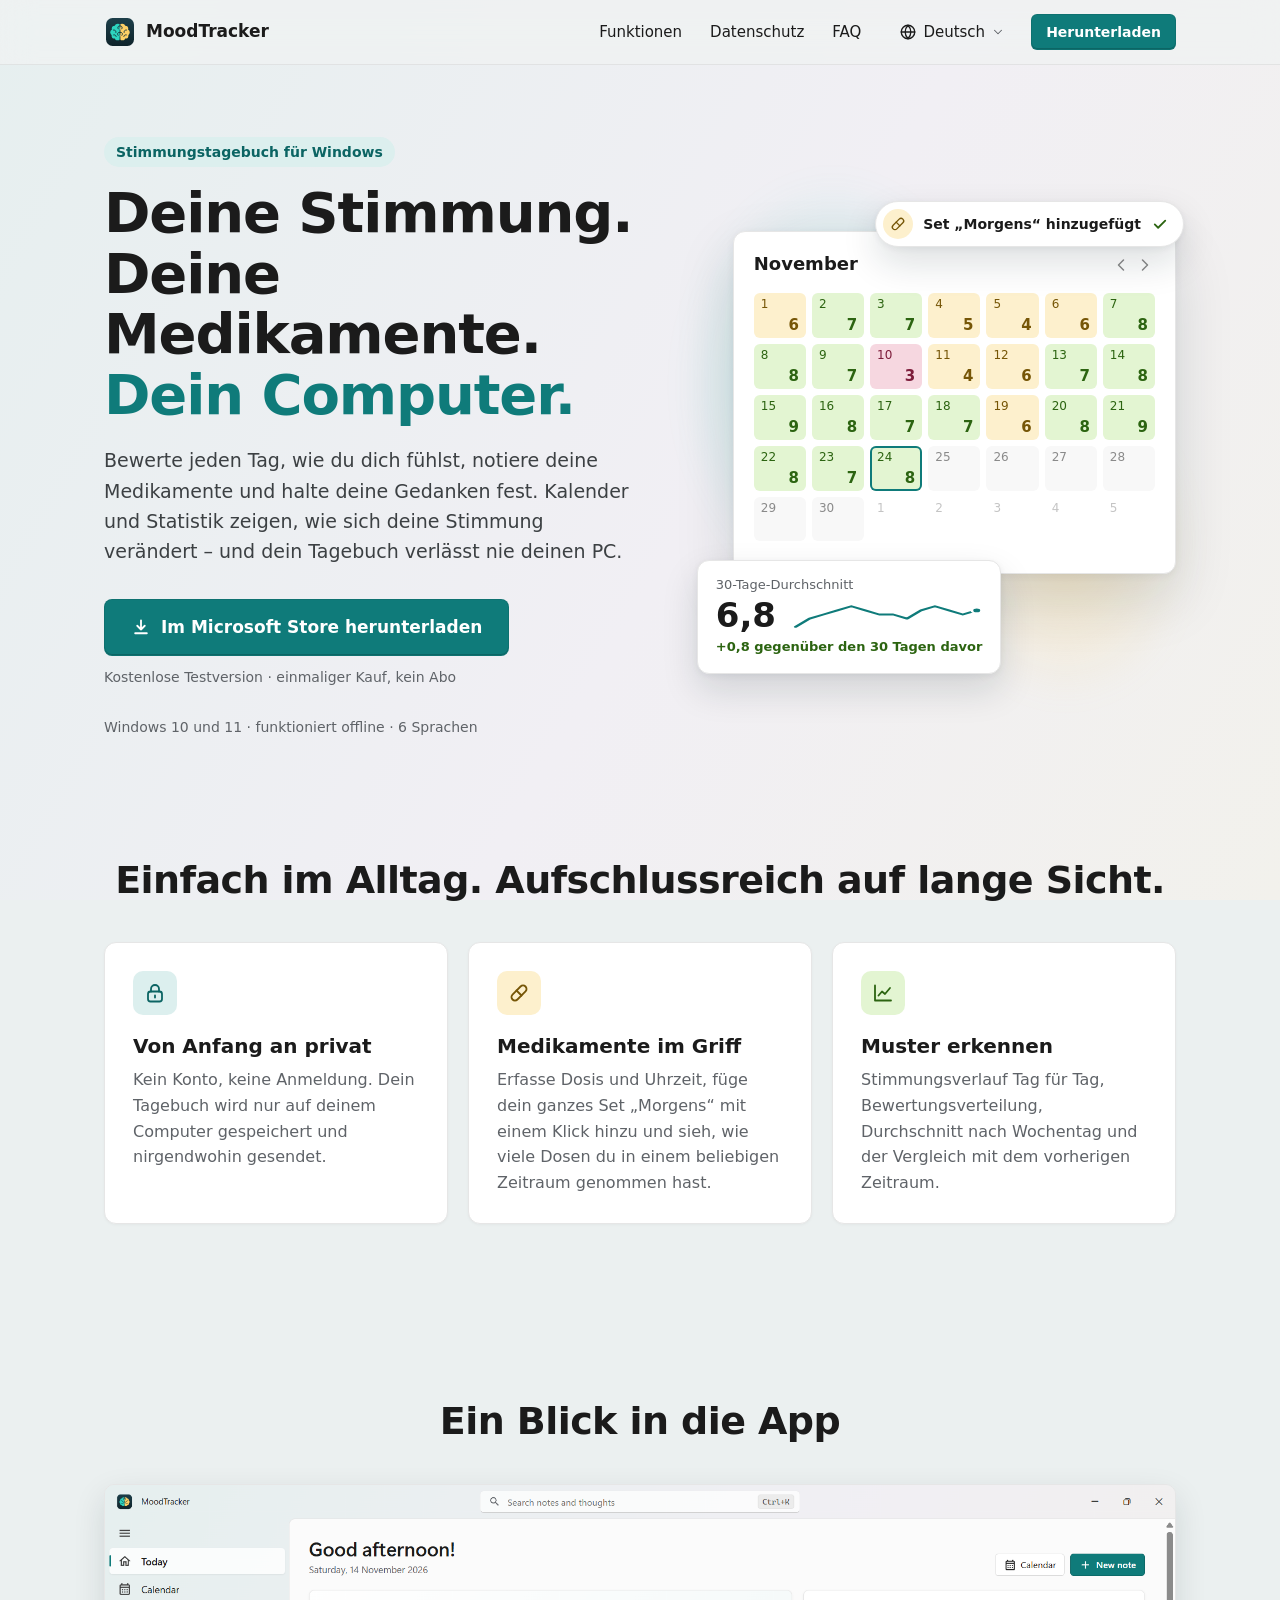
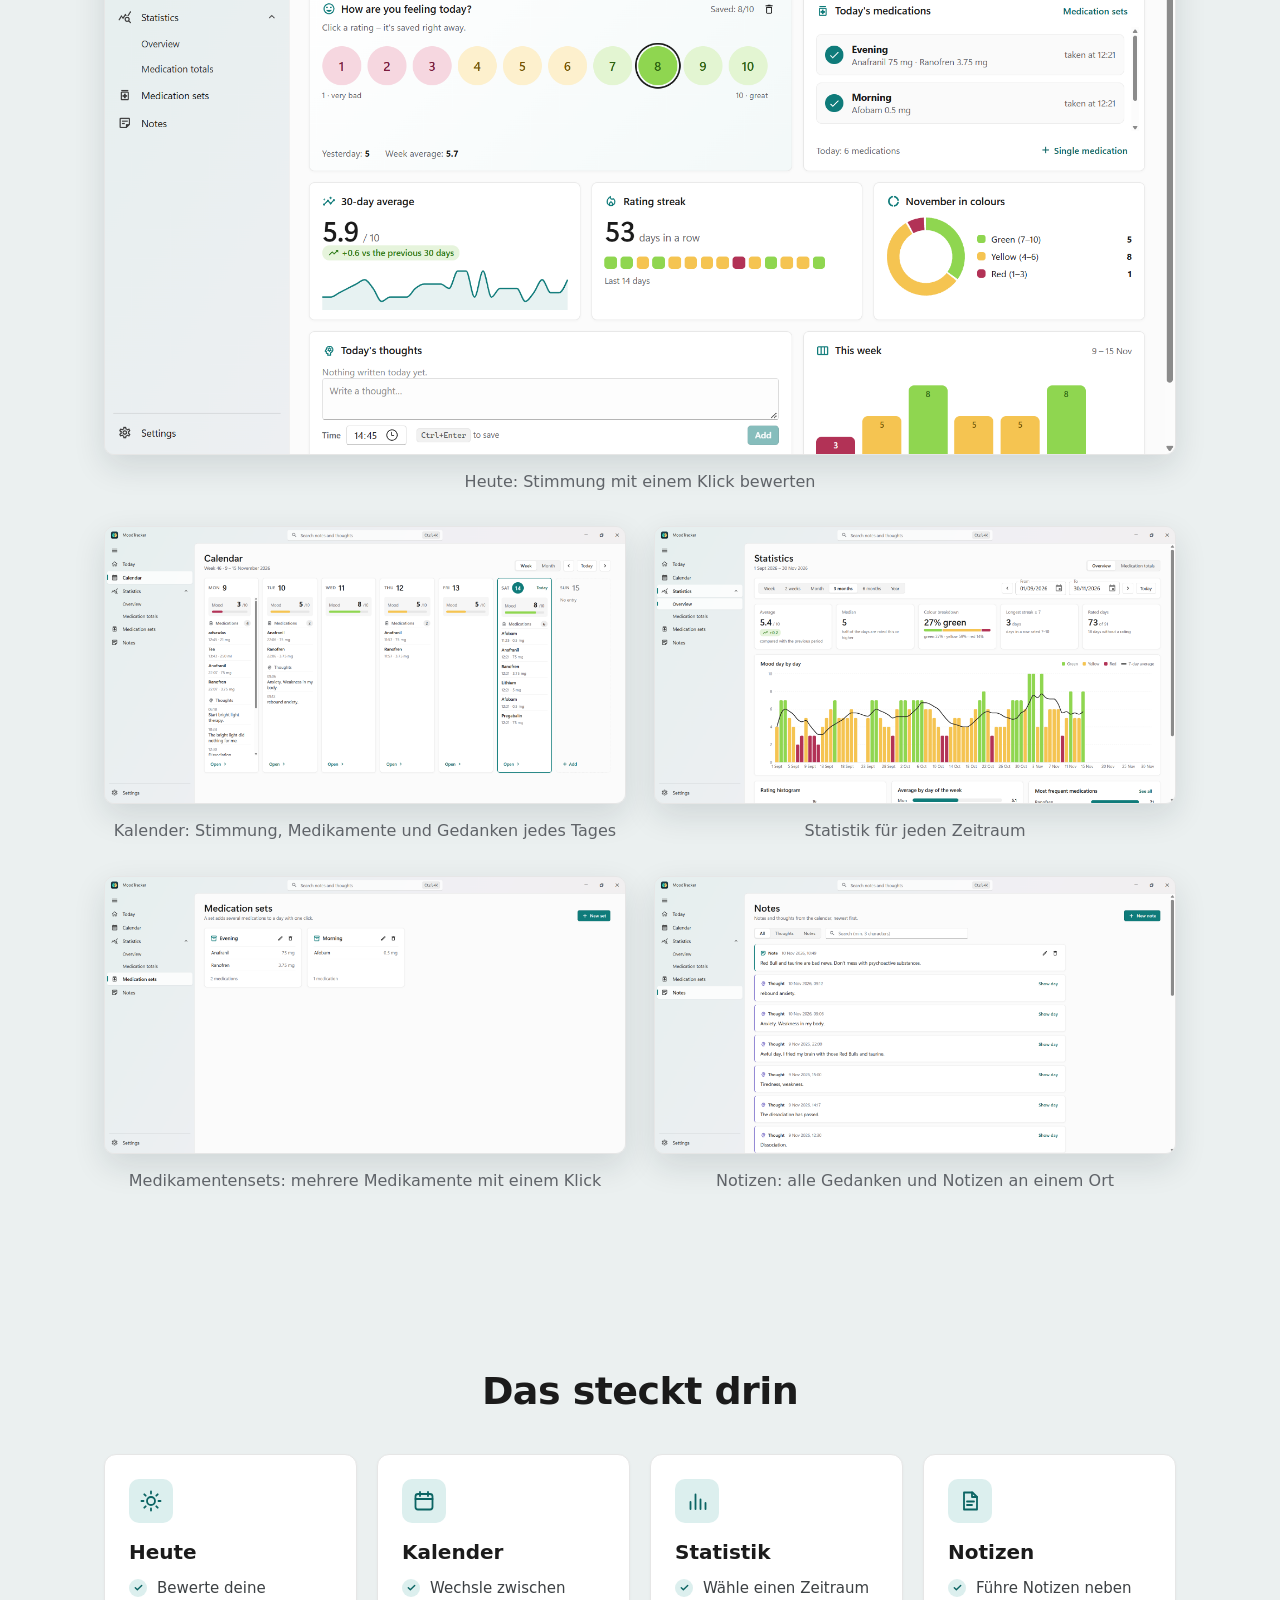
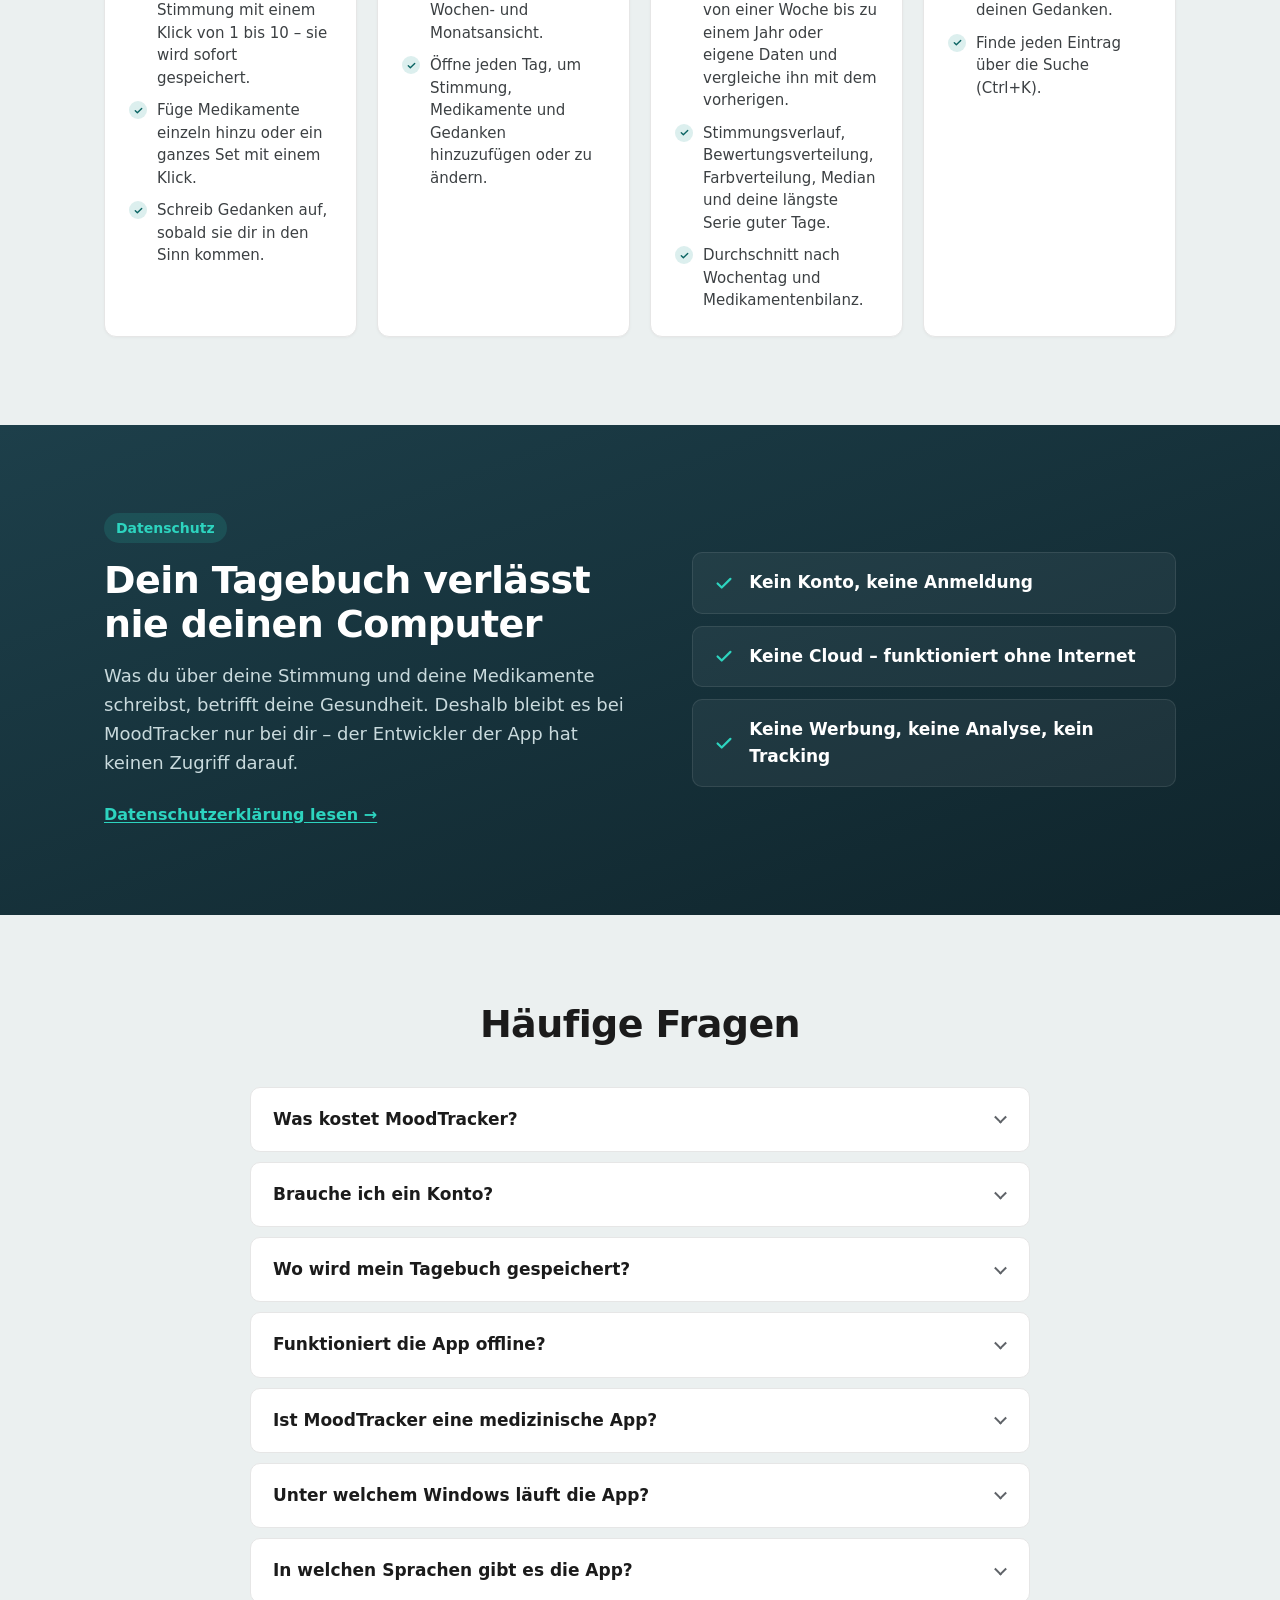
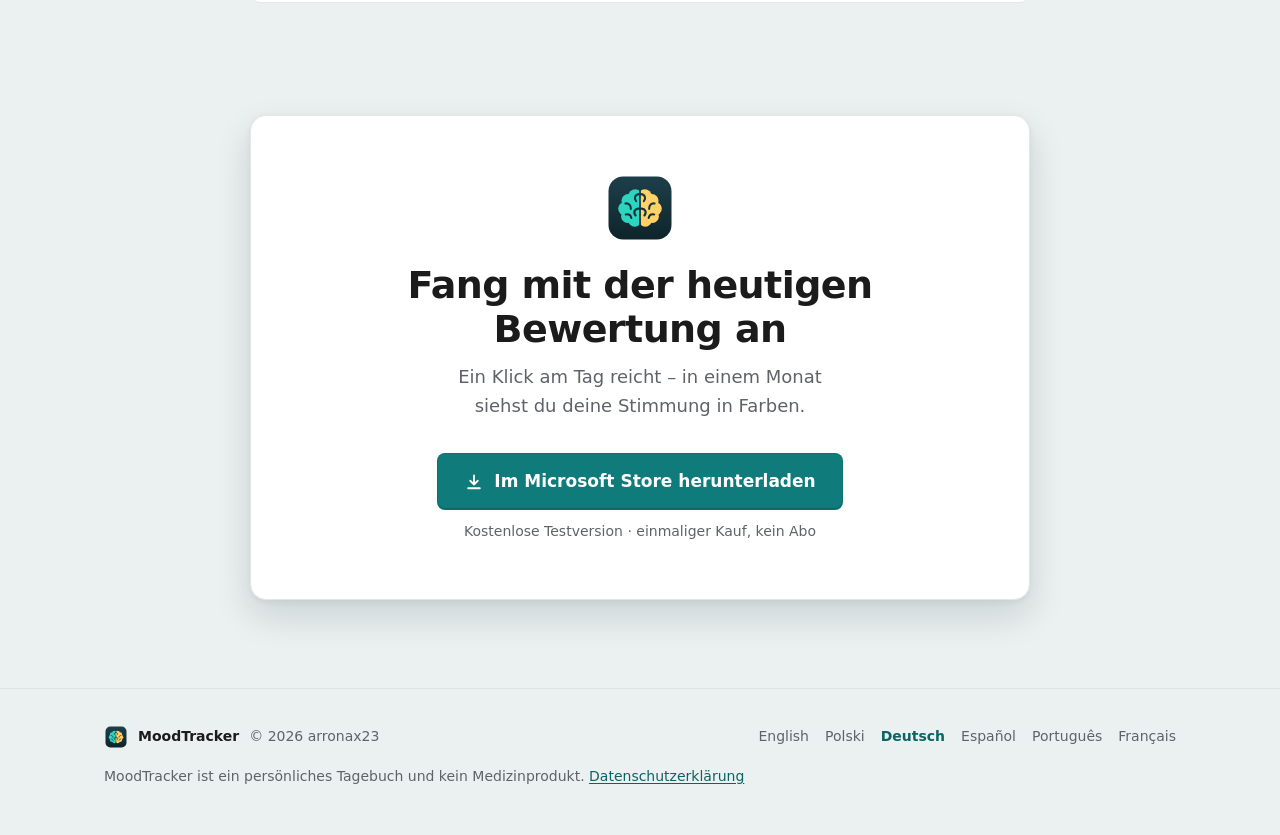
==== commit 50ab892e: "Update the website" ====
--- a/de/index.html
+++ b/de/index.html
@@ -171,7 +171,33 @@
         </div>
       </section>
 
-      
+      <section class="section" aria-labelledby="screens-title">
+        <div class="wrap">
+          <h2 class="section-title" id="screens-title">Ein Blick in die App</h2>
+          <div class="shots">
+            <figure class="shot">
+              <img src="../assets/screenshots/en/1.png" width="1920" height="1020" alt="" loading="lazy" decoding="async">
+              <figcaption>Heute: Stimmung mit einem Klick bewerten</figcaption>
+            </figure>
+            <figure class="shot">
+              <img src="../assets/screenshots/en/2.png" width="1920" height="1020" alt="" loading="lazy" decoding="async">
+              <figcaption>Kalender: Stimmung, Medikamente und Gedanken jedes Tages</figcaption>
+            </figure>
+            <figure class="shot">
+              <img src="../assets/screenshots/en/3.png" width="1920" height="1020" alt="" loading="lazy" decoding="async">
+              <figcaption>Statistik für jeden Zeitraum</figcaption>
+            </figure>
+            <figure class="shot">
+              <img src="../assets/screenshots/en/4.png" width="1920" height="1020" alt="" loading="lazy" decoding="async">
+              <figcaption>Medikamentensets: mehrere Medikamente mit einem Klick</figcaption>
+            </figure>
+            <figure class="shot">
+              <img src="../assets/screenshots/en/5.png" width="1920" height="1020" alt="" loading="lazy" decoding="async">
+              <figcaption>Notizen: alle Gedanken und Notizen an einem Ort</figcaption>
+            </figure>
+          </div>
+        </div>
+      </section>
 
       <section class="section" id="features" aria-labelledby="features-title">
         <div class="wrap">
@@ -245,7 +271,7 @@
             </details>
             <details>
               <summary>Wo wird mein Tagebuch gespeichert?</summary>
-              <p>Nur auf deinem Computer, im App-Datenordner deines Windows-Kontos. Die App sendet es nirgendwohin, und der Entwickler kann es nicht sehen. Beachte: Wenn du die App deinstallierst, wird auch das Tagebuch gelöscht.</p>
+              <p>Nur auf deinem Computer, im Ordner MoodTracker deines Windows-Benutzerordners. Die App sendet es nirgendwohin, und der Entwickler kann es nicht sehen. Das Tagebuch bleibt dort, auch wenn du die App deinstallierst – nach einer Neuinstallation sind deine Einträge wieder da. In den Einstellungen kannst du es jederzeit löschen.</p>
             </details>
             <details>
               <summary>Funktioniert die App offline?</summary>
--- a/assets/style.css
+++ b/assets/style.css
@@ -625,6 +625,11 @@
 
 .shot {
   margin: 0;
+}
+
+/* With an odd number of screenshots the first one spans both columns, so the grid has no gap at the end. */
+.shot:first-child:nth-last-child(odd) {
+  grid-column: 1 / -1;
 }
 
 .shot img {
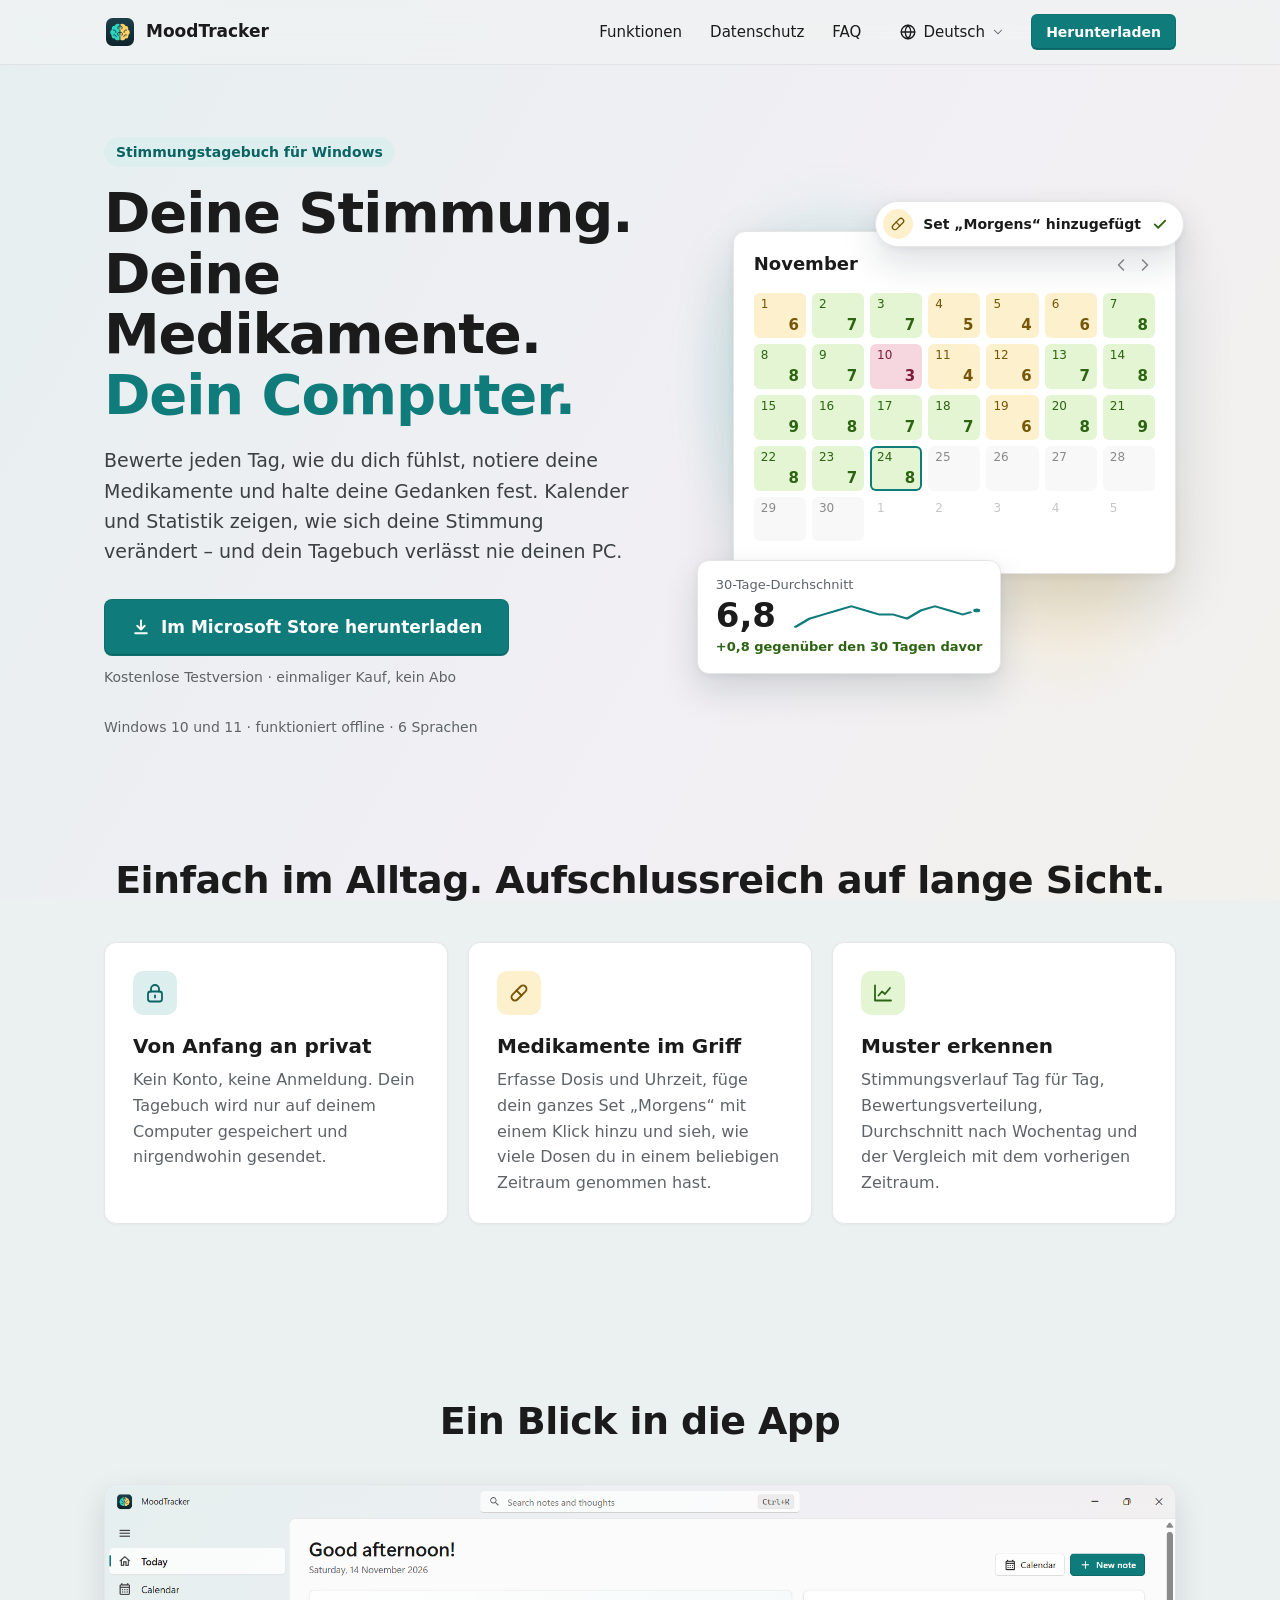
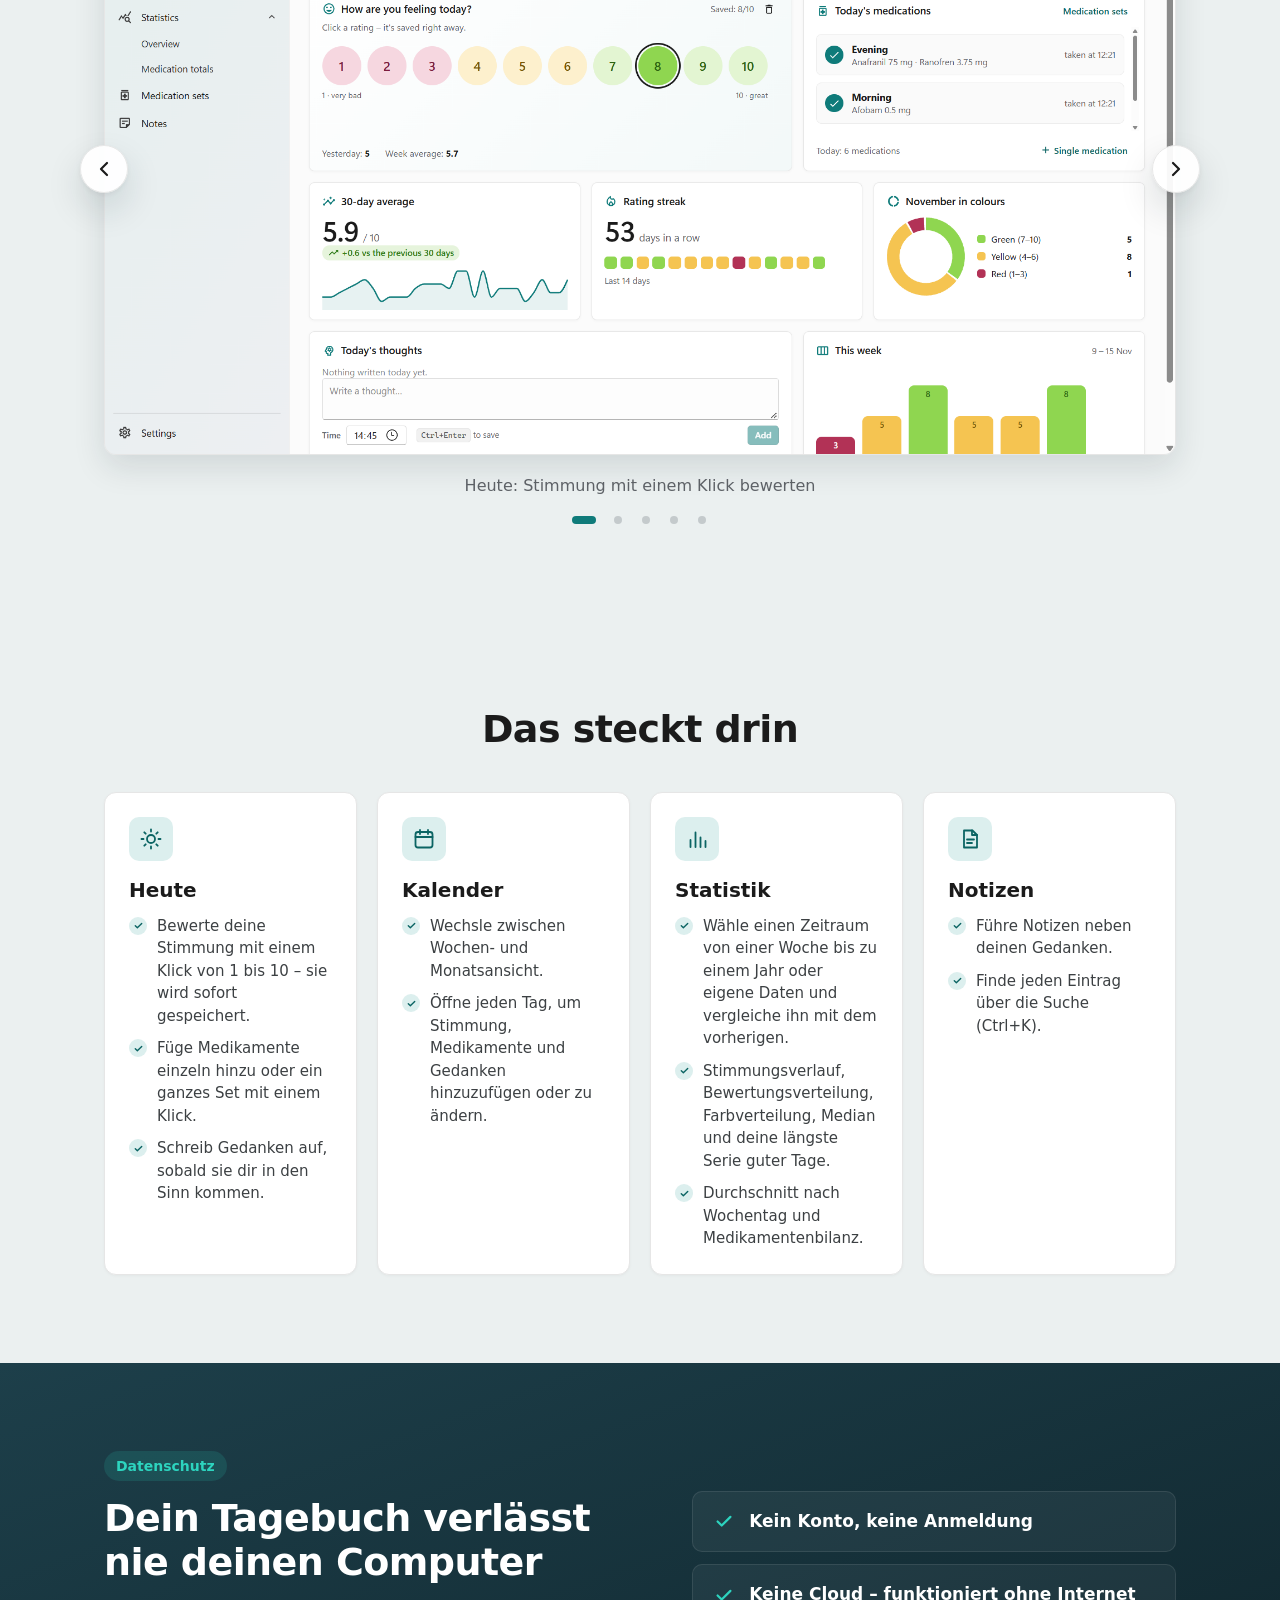
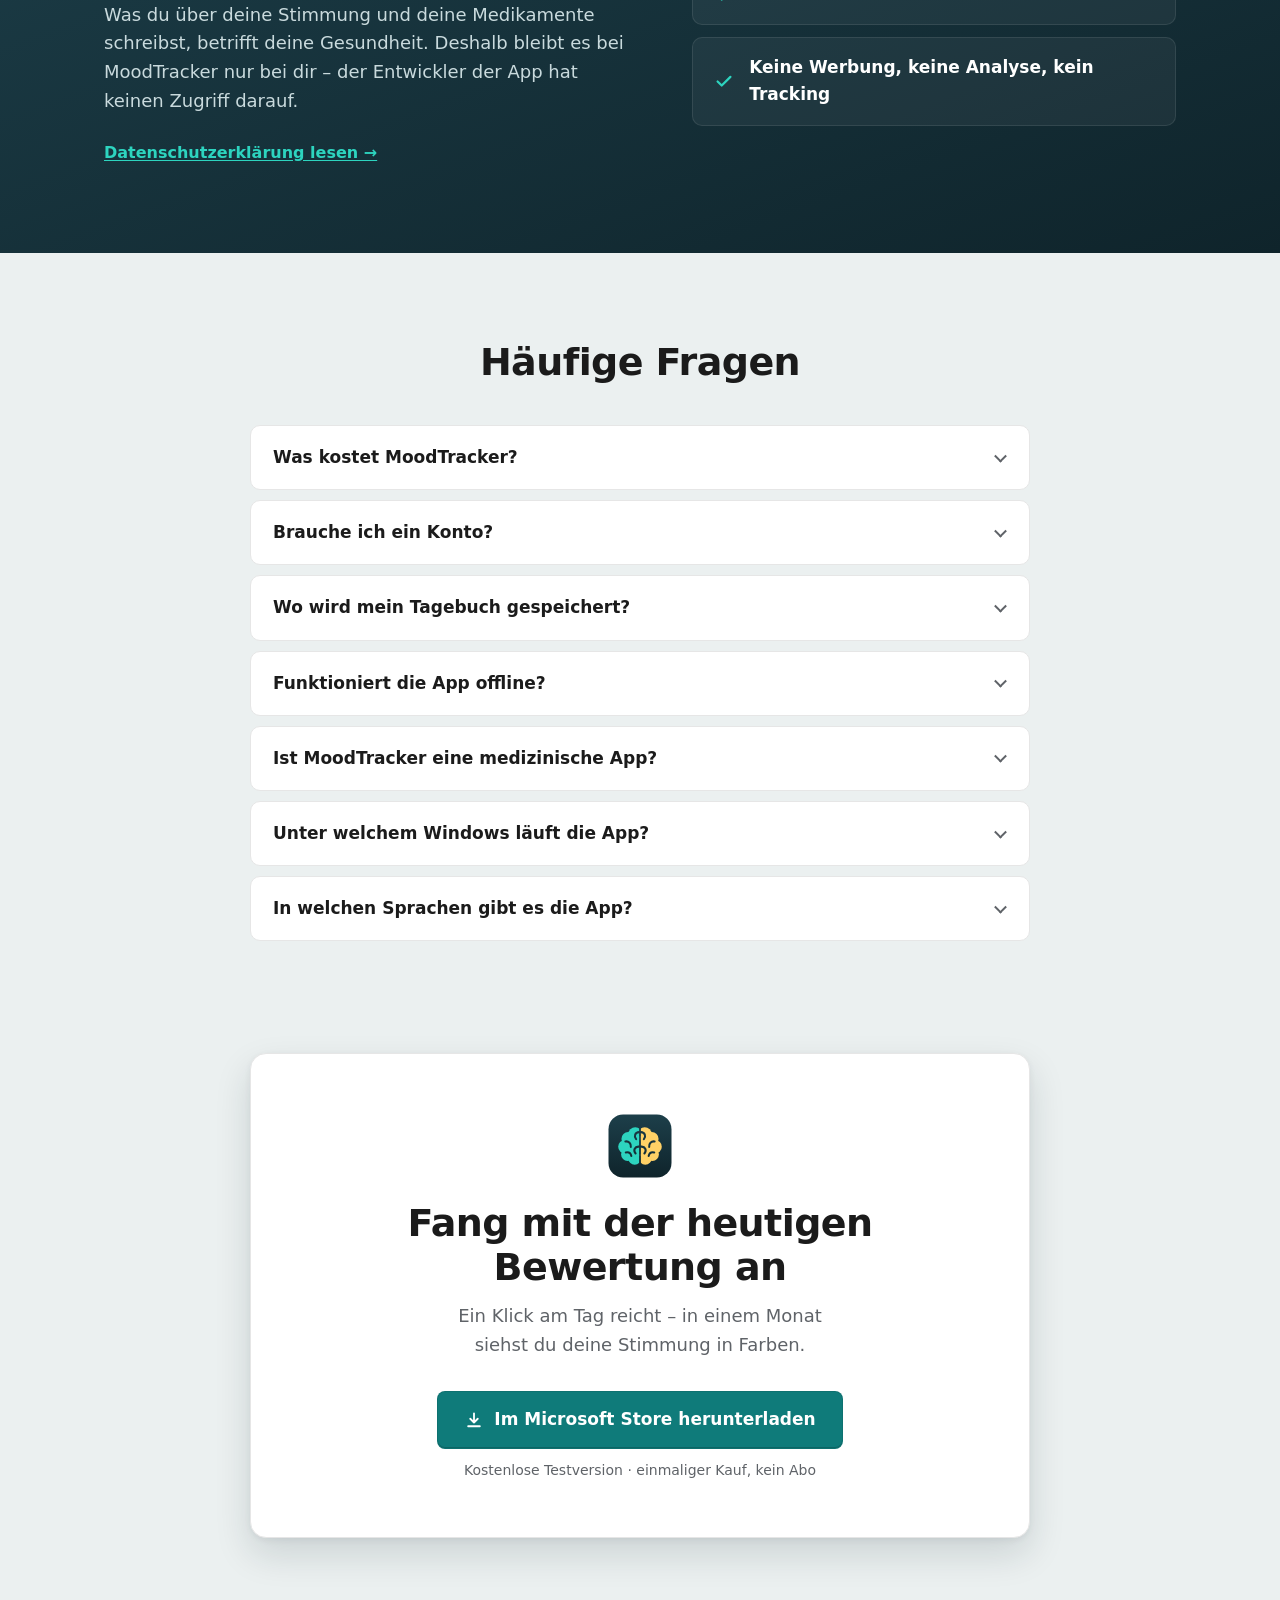
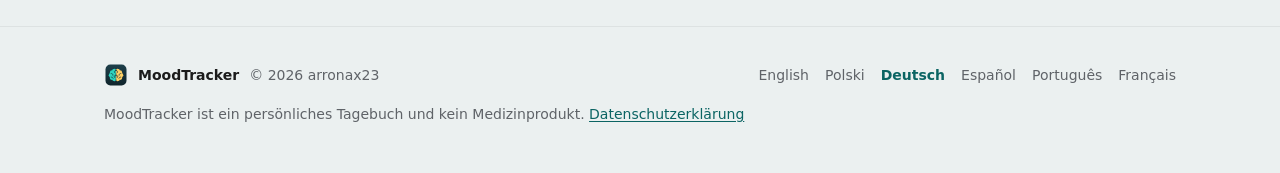
==== commit f6b875f8: "Update the website" ====
--- a/de/index.html
+++ b/de/index.html
@@ -174,27 +174,36 @@
       <section class="section" aria-labelledby="screens-title">
         <div class="wrap">
           <h2 class="section-title" id="screens-title">Ein Blick in die App</h2>
-          <div class="shots">
-            <figure class="shot">
-              <img src="../assets/screenshots/en/1.png" width="1920" height="1020" alt="" loading="lazy" decoding="async">
-              <figcaption>Heute: Stimmung mit einem Klick bewerten</figcaption>
-            </figure>
-            <figure class="shot">
-              <img src="../assets/screenshots/en/2.png" width="1920" height="1020" alt="" loading="lazy" decoding="async">
-              <figcaption>Kalender: Stimmung, Medikamente und Gedanken jedes Tages</figcaption>
-            </figure>
-            <figure class="shot">
-              <img src="../assets/screenshots/en/3.png" width="1920" height="1020" alt="" loading="lazy" decoding="async">
-              <figcaption>Statistik für jeden Zeitraum</figcaption>
-            </figure>
-            <figure class="shot">
-              <img src="../assets/screenshots/en/4.png" width="1920" height="1020" alt="" loading="lazy" decoding="async">
-              <figcaption>Medikamentensets: mehrere Medikamente mit einem Klick</figcaption>
-            </figure>
-            <figure class="shot">
-              <img src="../assets/screenshots/en/5.png" width="1920" height="1020" alt="" loading="lazy" decoding="async">
-              <figcaption>Notizen: alle Gedanken und Notizen an einem Ort</figcaption>
-            </figure>
+          <div class="carousel" role="group" aria-roledescription="carousel" aria-labelledby="screens-title">
+            <div class="carousel-frame">
+              <div class="carousel-track" tabindex="0" aria-labelledby="screens-title">
+                <div class="slide" role="group" aria-roledescription="slide" aria-label="1 / 5">
+                  <img src="../assets/screenshots/en/1.png" width="1920" height="1020" alt="Heute: Stimmung mit einem Klick bewerten" loading="lazy" decoding="async">
+                </div>
+                <div class="slide" role="group" aria-roledescription="slide" aria-label="2 / 5">
+                  <img src="../assets/screenshots/en/2.png" width="1920" height="1020" alt="Kalender: Stimmung, Medikamente und Gedanken jedes Tages" loading="lazy" decoding="async">
+                </div>
+                <div class="slide" role="group" aria-roledescription="slide" aria-label="3 / 5">
+                  <img src="../assets/screenshots/en/3.png" width="1920" height="1020" alt="Statistik für jeden Zeitraum" loading="lazy" decoding="async">
+                </div>
+                <div class="slide" role="group" aria-roledescription="slide" aria-label="4 / 5">
+                  <img src="../assets/screenshots/en/4.png" width="1920" height="1020" alt="Medikamentensets: mehrere Medikamente mit einem Klick" loading="lazy" decoding="async">
+                </div>
+                <div class="slide" role="group" aria-roledescription="slide" aria-label="5 / 5">
+                  <img src="../assets/screenshots/en/5.png" width="1920" height="1020" alt="Notizen: alle Gedanken und Notizen an einem Ort" loading="lazy" decoding="async">
+                </div>
+              </div>
+              <button type="button" class="carousel-arrow carousel-prev" aria-label="Vorheriger Screenshot" hidden><svg viewBox="0 0 24 24" aria-hidden="true"><path d="m15 6-6 6 6 6"/></svg></button>
+              <button type="button" class="carousel-arrow carousel-next" aria-label="Nächster Screenshot" hidden><svg viewBox="0 0 24 24" aria-hidden="true"><path d="m9 6 6 6-6 6"/></svg></button>
+            </div>
+            <p class="carousel-caption" aria-hidden="true">Heute: Stimmung mit einem Klick bewerten</p>
+            <div class="carousel-dots" hidden>
+              <button type="button" aria-label="Heute: Stimmung mit einem Klick bewerten" aria-current="true"></button>
+              <button type="button" aria-label="Kalender: Stimmung, Medikamente und Gedanken jedes Tages"></button>
+              <button type="button" aria-label="Statistik für jeden Zeitraum"></button>
+              <button type="button" aria-label="Medikamentensets: mehrere Medikamente mit einem Klick"></button>
+              <button type="button" aria-label="Notizen: alle Gedanken und Notizen an einem Ort"></button>
+            </div>
           </div>
         </div>
       </section>
@@ -344,6 +353,80 @@
           }
         });
       })();
+
+      // The screenshot carousel: the arrows, the dots and the arrow keys scroll the track; the caption and
+      // the current dot follow the screenshot in view, also after a swipe. The last arrow click goes around.
+      (function () {
+        var carousel = document.querySelector(".carousel");
+        if (!carousel) return;
+        var track = carousel.querySelector(".carousel-track");
+        var images = track.querySelectorAll("img");
+        var caption = carousel.querySelector(".carousel-caption");
+        var dotList = carousel.querySelector(".carousel-dots");
+        var dots = dotList.querySelectorAll("button");
+        var prev = carousel.querySelector(".carousel-prev");
+        var next = carousel.querySelector(".carousel-next");
+        var count = images.length;
+        var current = 0;
+        var target = null;
+        var timer = 0;
+        var frame = 0;
+        if (count < 2) return;
+
+        function select(index) {
+          current = index;
+          caption.textContent = images[index].alt;
+          for (var i = 0; i < count; i++) {
+            if (i === index) dots[i].setAttribute("aria-current", "true");
+            else dots[i].removeAttribute("aria-current");
+          }
+        }
+
+        // Selects at once, so that quick clicks count; the scroll events on the way don't change it.
+        function go(index) {
+          index = (index + count) % count;
+          target = index;
+          select(index);
+          track.scrollTo({ left: index * track.clientWidth });
+          clearTimeout(timer);
+          timer = setTimeout(function () { target = null; sync(); }, 1000);
+        }
+
+        function sync() {
+          var index = Math.min(count - 1, Math.max(0, Math.round(track.scrollLeft / track.clientWidth)));
+          if (target !== null) {
+            if (index === target) target = null;
+            return;
+          }
+          if (index !== current) select(index);
+        }
+
+        prev.hidden = next.hidden = dotList.hidden = false;
+        prev.addEventListener("click", function () { go(current - 1); });
+        next.addEventListener("click", function () { go(current + 1); });
+        Array.prototype.forEach.call(dots, function (dot, i) {
+          dot.addEventListener("click", function () { go(i); });
+        });
+        track.addEventListener("keydown", function (e) {
+          if (e.key !== "ArrowLeft" && e.key !== "ArrowRight") return;
+          e.preventDefault();
+          go(current + (e.key === "ArrowRight" ? 1 : -1));
+        });
+        track.addEventListener("scroll", function () {
+          if (!frame) frame = requestAnimationFrame(function () { frame = 0; sync(); });
+        });
+
+        // A lazy image outside the visible part of a sideways track loads only when scrolled to. All of
+        // them load once the carousel is near, so that no screenshot shows up empty.
+        if ("IntersectionObserver" in window) {
+          var observer = new IntersectionObserver(function (entries) {
+            if (!entries[0].isIntersecting) return;
+            Array.prototype.forEach.call(images, function (img) { img.loading = "eager"; });
+            observer.disconnect();
+          }, { rootMargin: "800px 0px" });
+          observer.observe(carousel);
+        }
+      })();
     </script>
   </body>
 </html>
--- a/assets/style.css
+++ b/assets/style.css
@@ -617,33 +617,131 @@
   color: var(--mood-green-ink);
 }
 
-.shots {
-  display: grid;
-  grid-template-columns: repeat(2, minmax(0, 1fr));
-  gap: 32px 28px;
-}
-
-.shot {
-  margin: 0;
-}
-
-/* With an odd number of screenshots the first one spans both columns, so the grid has no gap at the end. */
-.shot:first-child:nth-last-child(odd) {
-  grid-column: 1 / -1;
-}
-
-.shot img {
+/*
+  The screenshots: a track of full-width slides that scrolls sideways and snaps to each of them, so swiping
+  and the arrow keys work without the script. The script adds the arrows, the dots and the caption.
+*/
+.carousel-frame {
+  position: relative;
+}
+
+.carousel-track {
+  display: flex;
+  overflow-x: auto;
+  overscroll-behavior-x: contain;
+  scroll-snap-type: x mandatory;
+  scroll-behavior: smooth;
+  scrollbar-width: none;
+  background: var(--card);
+  border: 1px solid var(--stroke-card);
+  border-radius: 12px;
+  box-shadow: 0 12px 32px rgba(15, 36, 43, 0.12);
+}
+
+.carousel-track::-webkit-scrollbar {
+  display: none;
+}
+
+.slide {
+  flex: 0 0 100%;
+  scroll-snap-align: center;
+  scroll-snap-stop: always;
+}
+
+.slide img {
   width: 100%;
   height: auto;
+}
+
+.carousel-arrow {
+  position: absolute;
+  top: 50%;
+  display: grid;
+  place-items: center;
+  width: 48px;
+  height: 48px;
+  padding: 0;
   border: 1px solid var(--stroke-card);
-  border-radius: 10px;
-  box-shadow: 0 12px 32px rgba(15, 36, 43, 0.12);
-}
-
-.shot figcaption {
-  margin-top: 14px;
+  border-radius: 50%;
+  background: rgba(255, 255, 255, 0.94);
+  color: var(--text);
+  box-shadow: var(--shadow-float);
+  cursor: pointer;
+  transform: translateY(-50%);
+  transition: background-color 0.15s, color 0.15s;
+}
+
+.carousel-arrow:hover {
+  background: var(--accent);
+  border-color: var(--accent);
+  color: #fff;
+}
+
+.carousel-arrow svg {
+  width: 24px;
+  height: 24px;
+  stroke-width: 2.2;
+}
+
+.carousel-prev {
+  left: -24px;
+}
+
+.carousel-next {
+  right: -24px;
+}
+
+.carousel-arrow[hidden],
+.carousel-dots[hidden] {
+  display: none;
+}
+
+.carousel-caption {
+  min-height: 1.6em;
+  margin: 18px 0 0;
   color: var(--text-muted);
   text-align: center;
+}
+
+.carousel-dots {
+  display: flex;
+  justify-content: center;
+  gap: 4px;
+  margin-top: 10px;
+}
+
+/* A 24-pixel target around a small dot; the current screenshot's dot is a wider bar. */
+.carousel-dots button {
+  display: grid;
+  place-items: center;
+  width: 24px;
+  height: 24px;
+  padding: 0;
+  border: 0;
+  background: none;
+  cursor: pointer;
+}
+
+.carousel-dots button::before {
+  content: "";
+  width: 8px;
+  height: 8px;
+  border-radius: 4px;
+  background: #c4cacc;
+  transition: width 0.2s, background-color 0.2s;
+}
+
+.carousel-dots button:hover::before {
+  background: var(--text-subtle);
+}
+
+.carousel-dots button[aria-current="true"] {
+  width: 36px;
+}
+
+.carousel-dots button[aria-current="true"]::before {
+  width: 24px;
+  background: var(--accent);
 }
 
 .features {
@@ -941,9 +1039,27 @@
     padding: 64px 0;
   }
 
-  .shots,
   .features {
     grid-template-columns: minmax(0, 1fr);
+  }
+
+  /* On a phone the arrows stand inside the screenshot; swiping does the same. */
+  .carousel-arrow {
+    width: 36px;
+    height: 36px;
+  }
+
+  .carousel-arrow svg {
+    width: 20px;
+    height: 20px;
+  }
+
+  .carousel-prev {
+    left: 8px;
+  }
+
+  .carousel-next {
+    right: 8px;
   }
 }
 
@@ -1007,7 +1123,8 @@
 }
 
 @media (prefers-reduced-motion: reduce) {
-  html {
+  html,
+  .carousel-track {
     scroll-behavior: auto;
   }
 
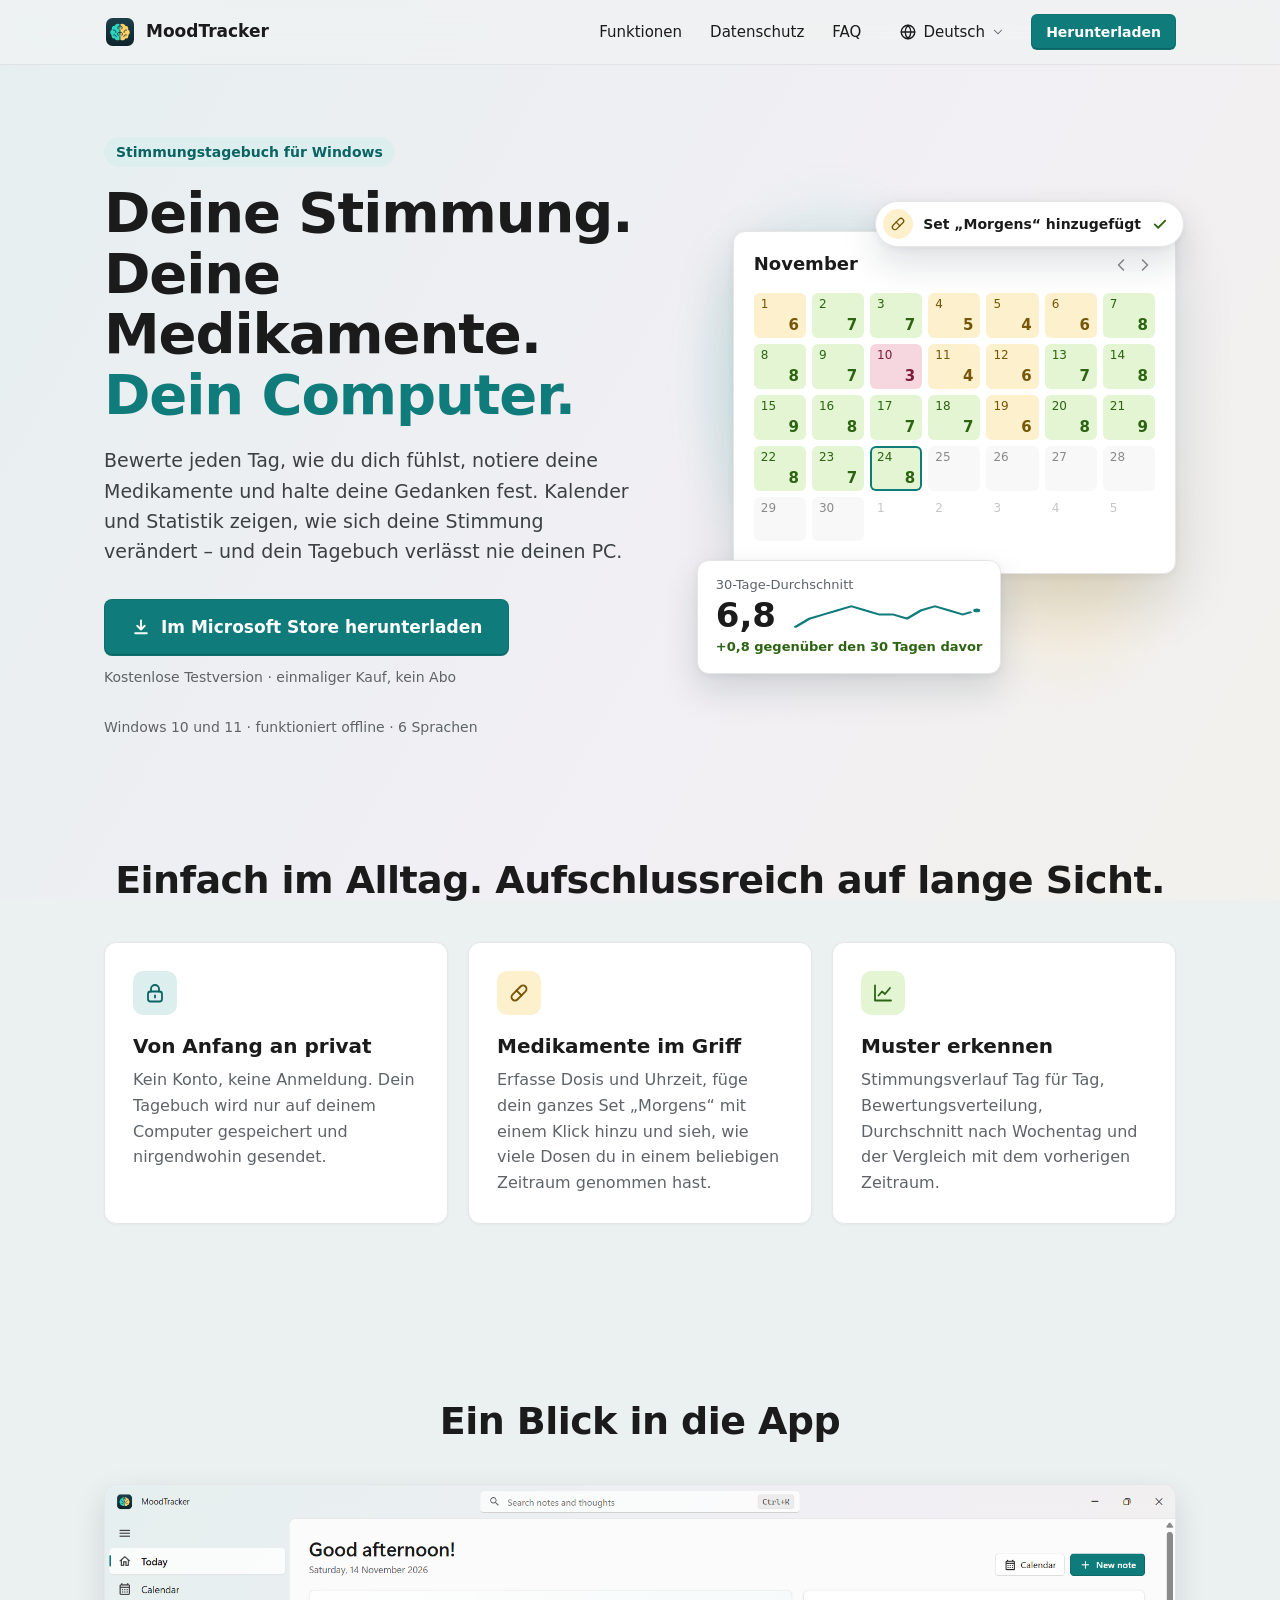
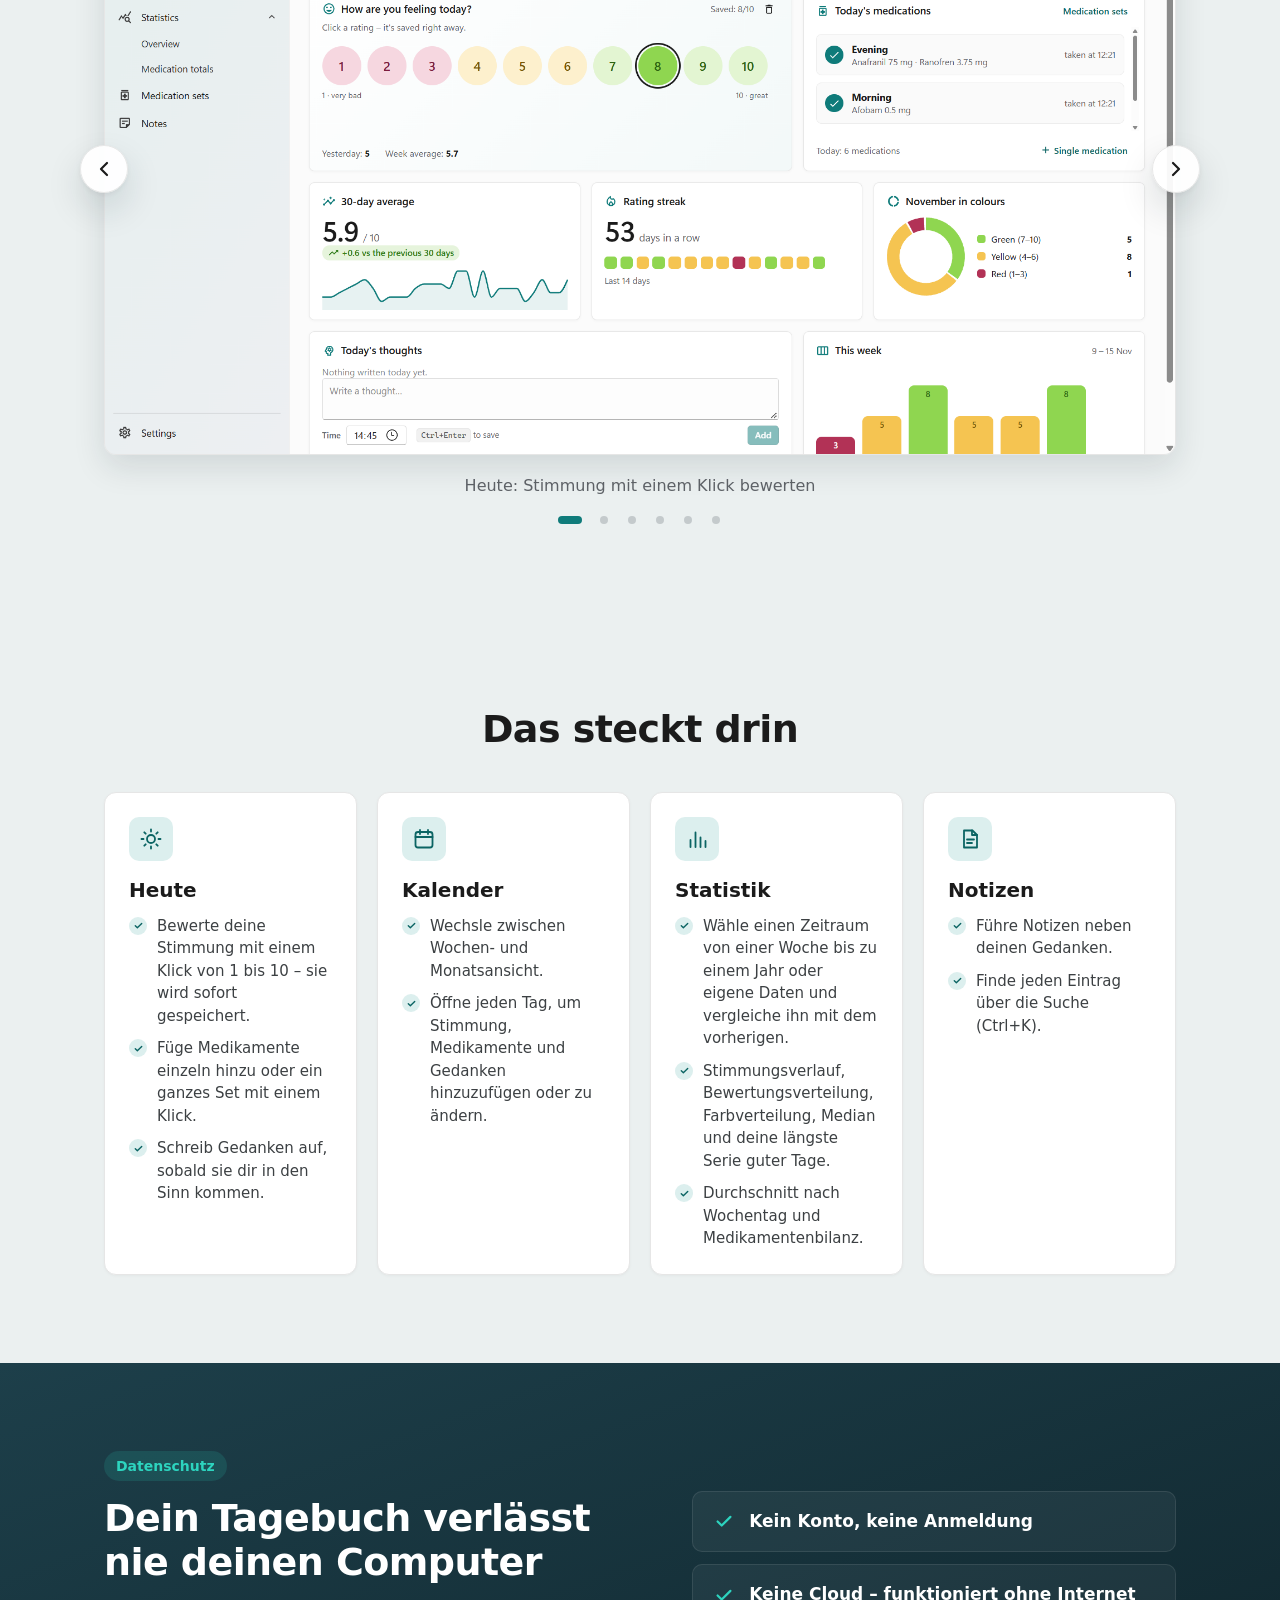
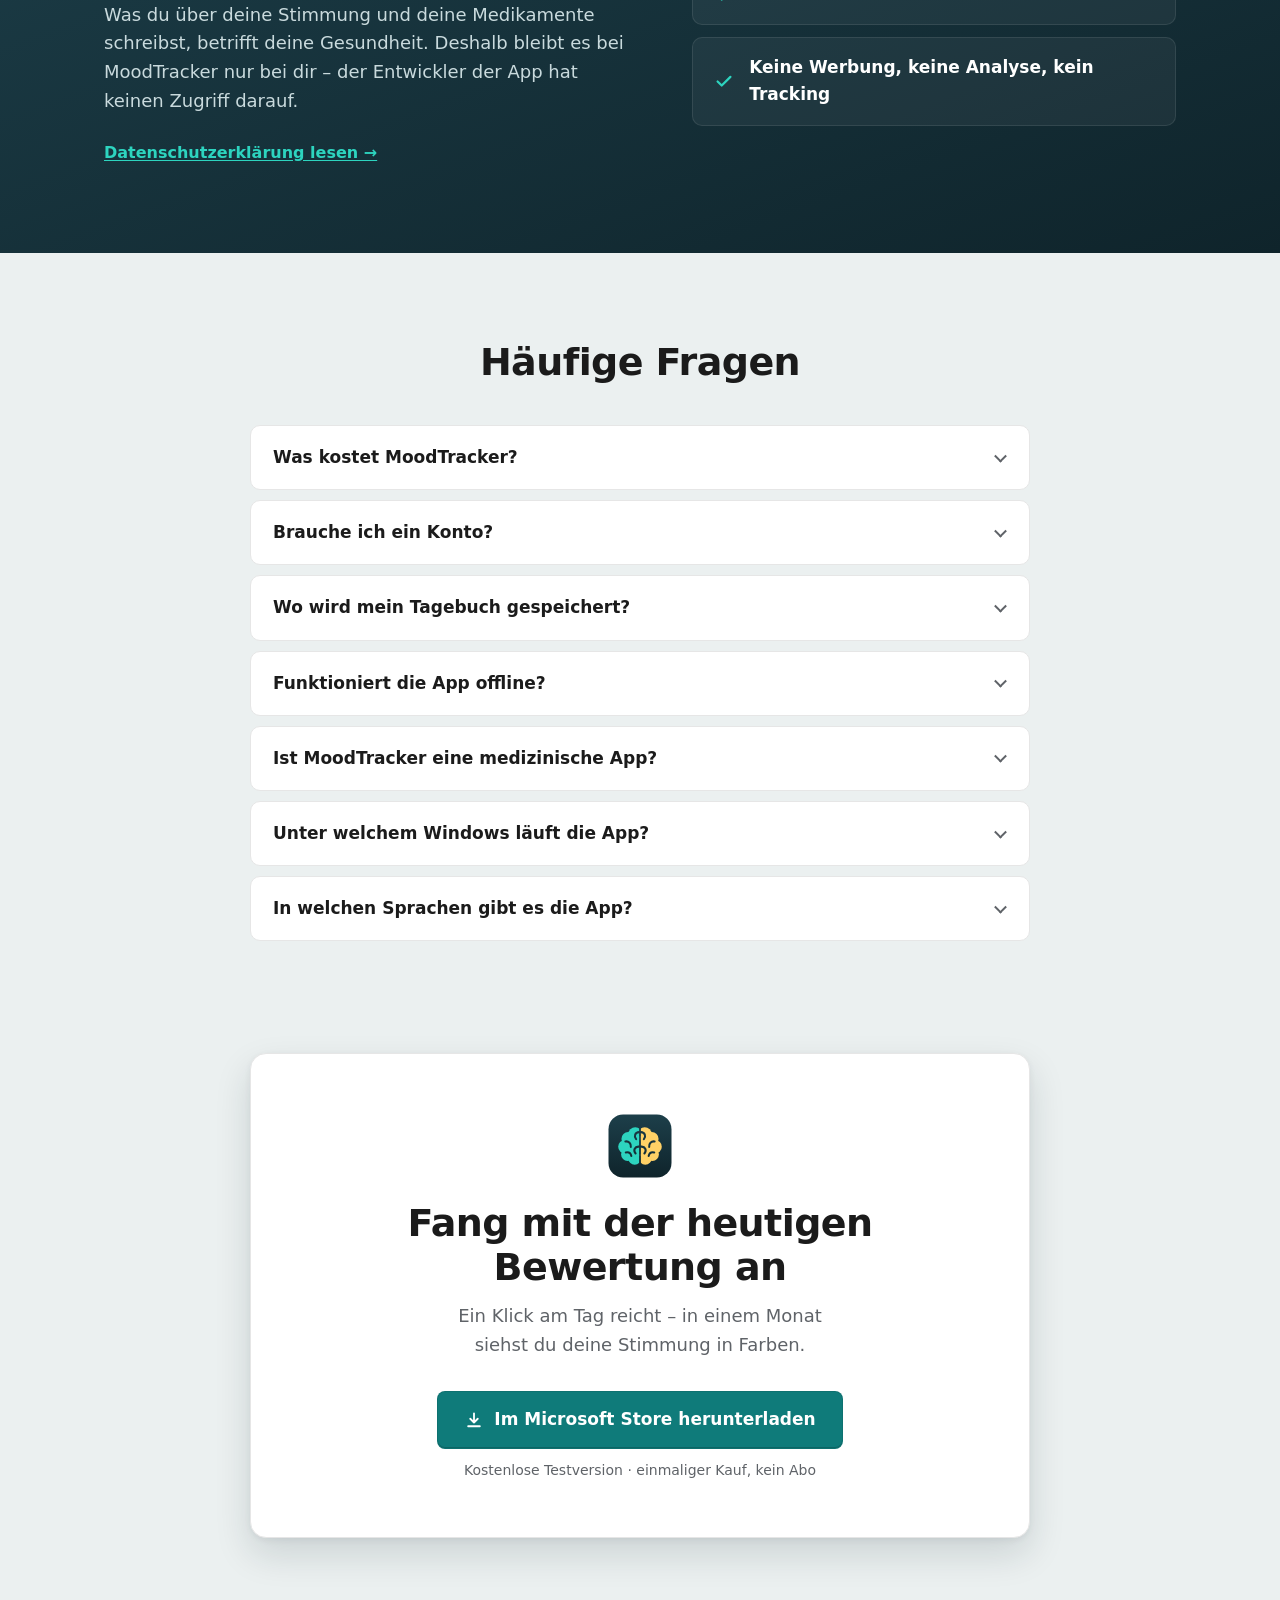
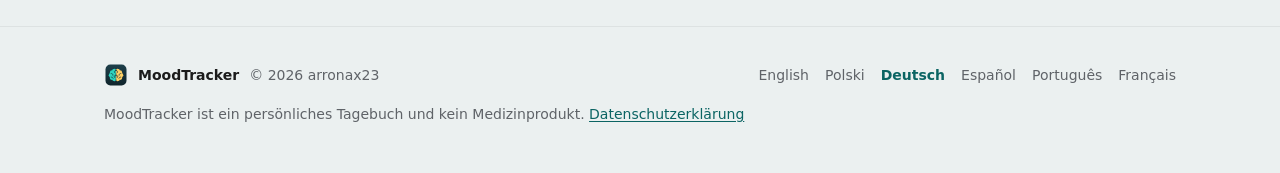
==== commit a98d317b: "Update the website" ====
--- a/de/index.html
+++ b/de/index.html
@@ -177,20 +177,23 @@
           <div class="carousel" role="group" aria-roledescription="carousel" aria-labelledby="screens-title">
             <div class="carousel-frame">
               <div class="carousel-track" tabindex="0" aria-labelledby="screens-title">
-                <div class="slide" role="group" aria-roledescription="slide" aria-label="1 / 5">
+                <div class="slide" role="group" aria-roledescription="slide" aria-label="1 / 6">
                   <img src="../assets/screenshots/en/1.png" width="1920" height="1020" alt="Heute: Stimmung mit einem Klick bewerten" loading="lazy" decoding="async">
                 </div>
-                <div class="slide" role="group" aria-roledescription="slide" aria-label="2 / 5">
+                <div class="slide" role="group" aria-roledescription="slide" aria-label="2 / 6">
                   <img src="../assets/screenshots/en/2.png" width="1920" height="1020" alt="Kalender: Stimmung, Medikamente und Gedanken jedes Tages" loading="lazy" decoding="async">
                 </div>
-                <div class="slide" role="group" aria-roledescription="slide" aria-label="3 / 5">
+                <div class="slide" role="group" aria-roledescription="slide" aria-label="3 / 6">
                   <img src="../assets/screenshots/en/3.png" width="1920" height="1020" alt="Statistik für jeden Zeitraum" loading="lazy" decoding="async">
                 </div>
-                <div class="slide" role="group" aria-roledescription="slide" aria-label="4 / 5">
+                <div class="slide" role="group" aria-roledescription="slide" aria-label="4 / 6">
                   <img src="../assets/screenshots/en/4.png" width="1920" height="1020" alt="Medikamentensets: mehrere Medikamente mit einem Klick" loading="lazy" decoding="async">
                 </div>
-                <div class="slide" role="group" aria-roledescription="slide" aria-label="5 / 5">
+                <div class="slide" role="group" aria-roledescription="slide" aria-label="5 / 6">
                   <img src="../assets/screenshots/en/5.png" width="1920" height="1020" alt="Notizen: alle Gedanken und Notizen an einem Ort" loading="lazy" decoding="async">
+                </div>
+                <div class="slide" role="group" aria-roledescription="slide" aria-label="6 / 6">
+                  <img src="../assets/screenshots/en/6.png" width="1920" height="1020" alt="Einstellungen: deine Tagebuchdatei bleibt auf deinem Computer" loading="lazy" decoding="async">
                 </div>
               </div>
               <button type="button" class="carousel-arrow carousel-prev" aria-label="Vorheriger Screenshot" hidden><svg viewBox="0 0 24 24" aria-hidden="true"><path d="m15 6-6 6 6 6"/></svg></button>
@@ -203,6 +206,7 @@
               <button type="button" aria-label="Statistik für jeden Zeitraum"></button>
               <button type="button" aria-label="Medikamentensets: mehrere Medikamente mit einem Klick"></button>
               <button type="button" aria-label="Notizen: alle Gedanken und Notizen an einem Ort"></button>
+              <button type="button" aria-label="Einstellungen: deine Tagebuchdatei bleibt auf deinem Computer"></button>
             </div>
           </div>
         </div>
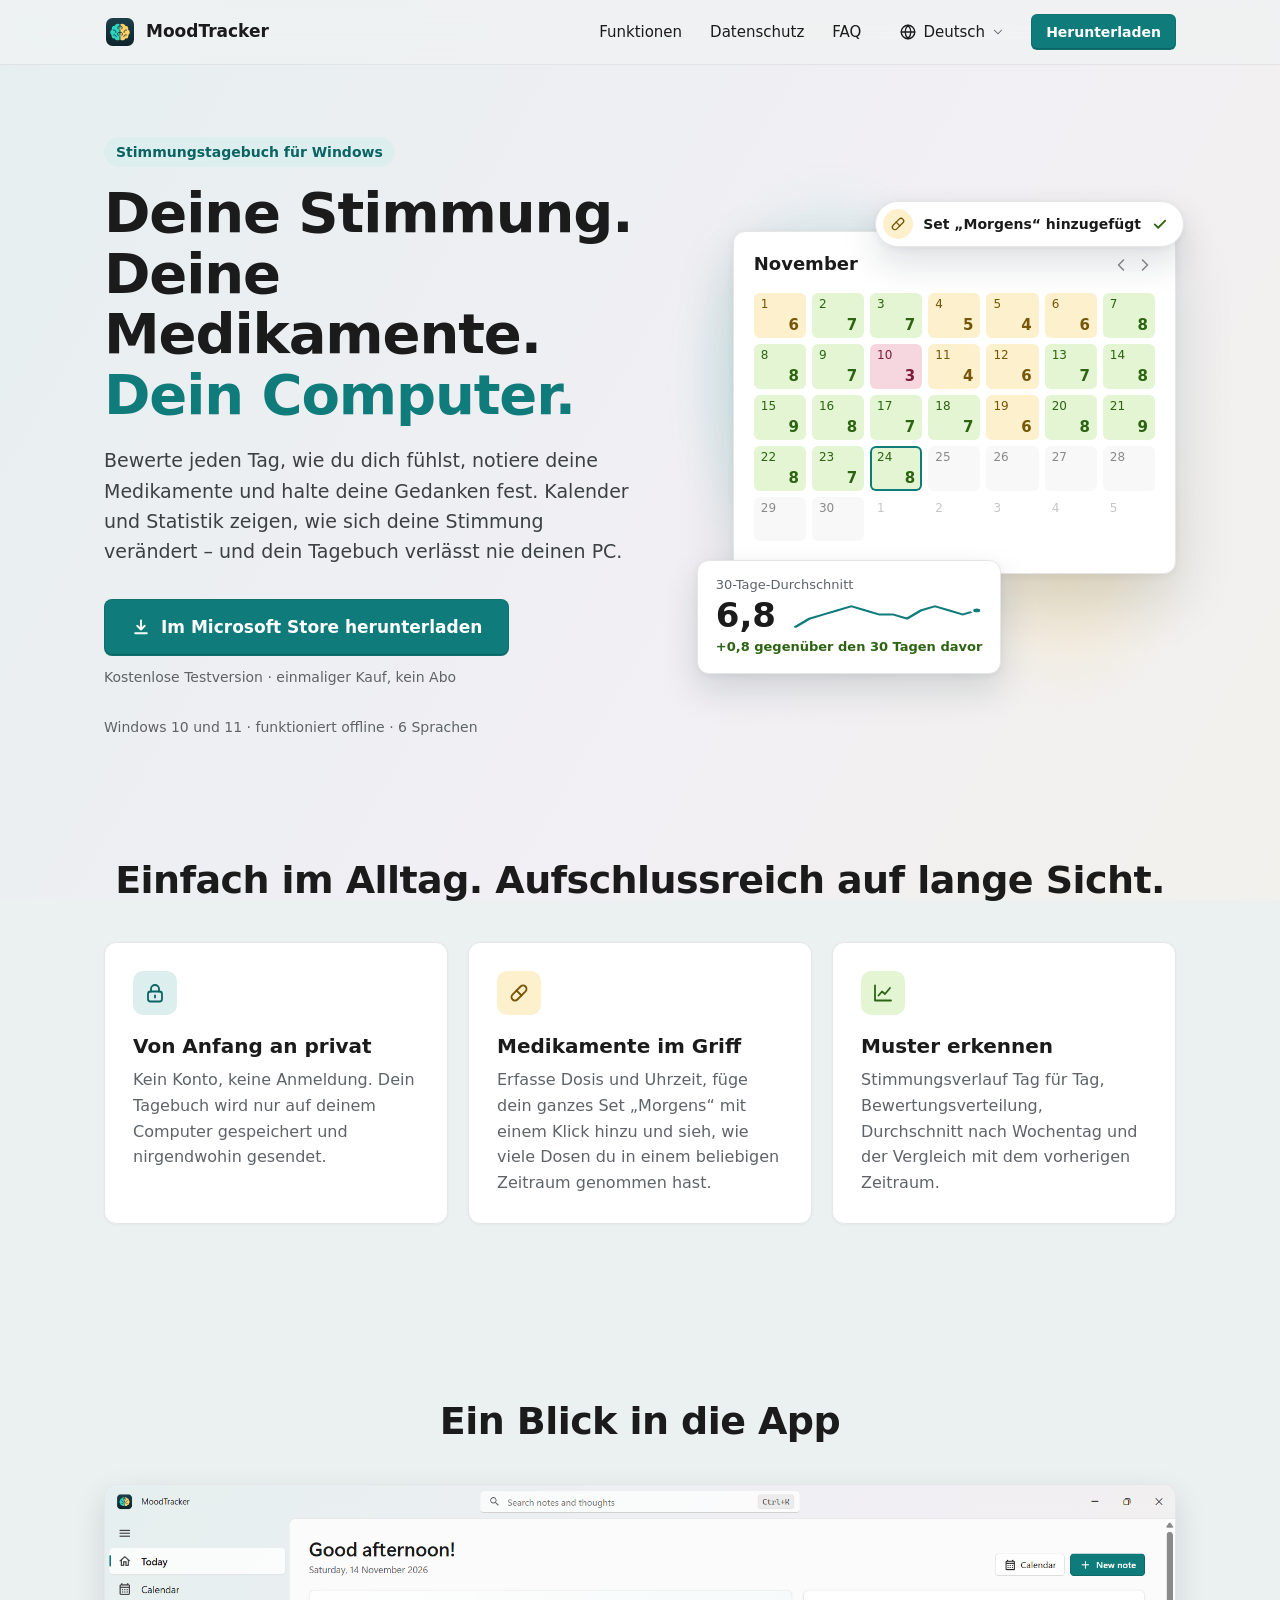
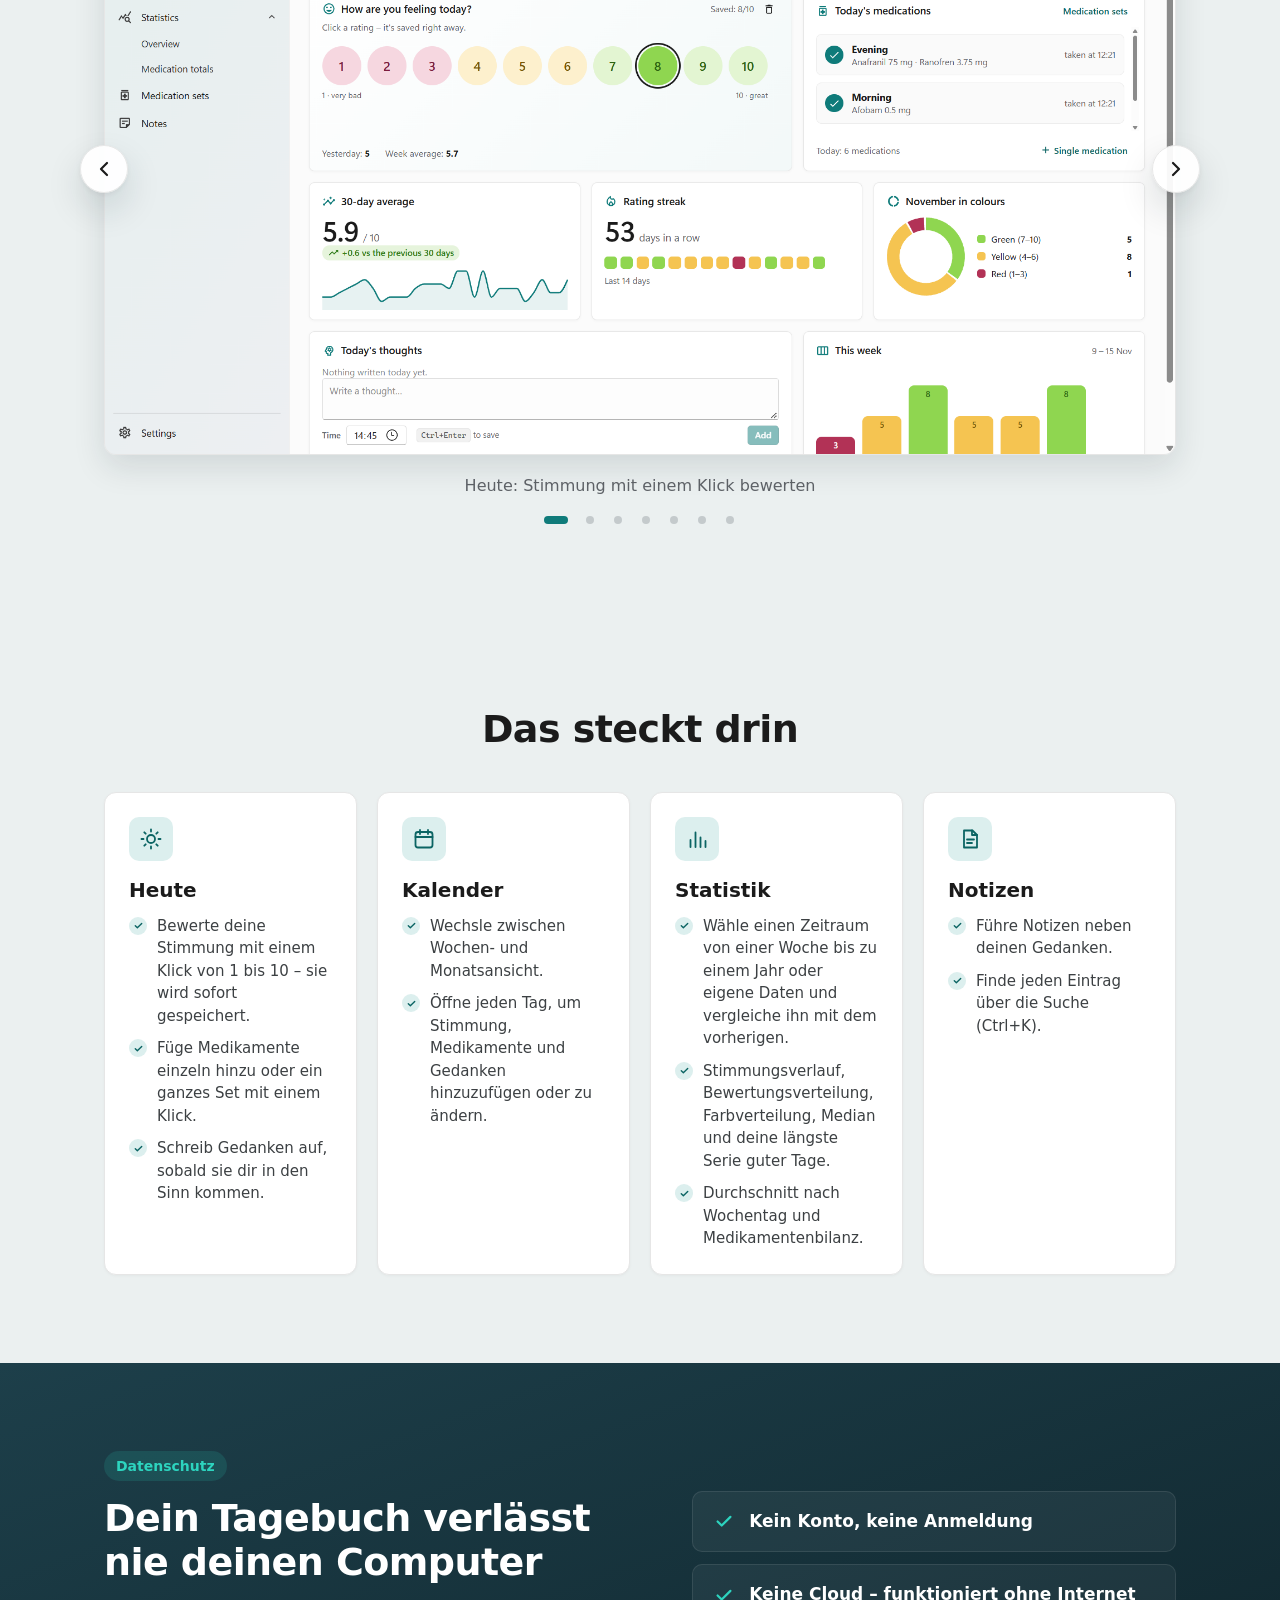
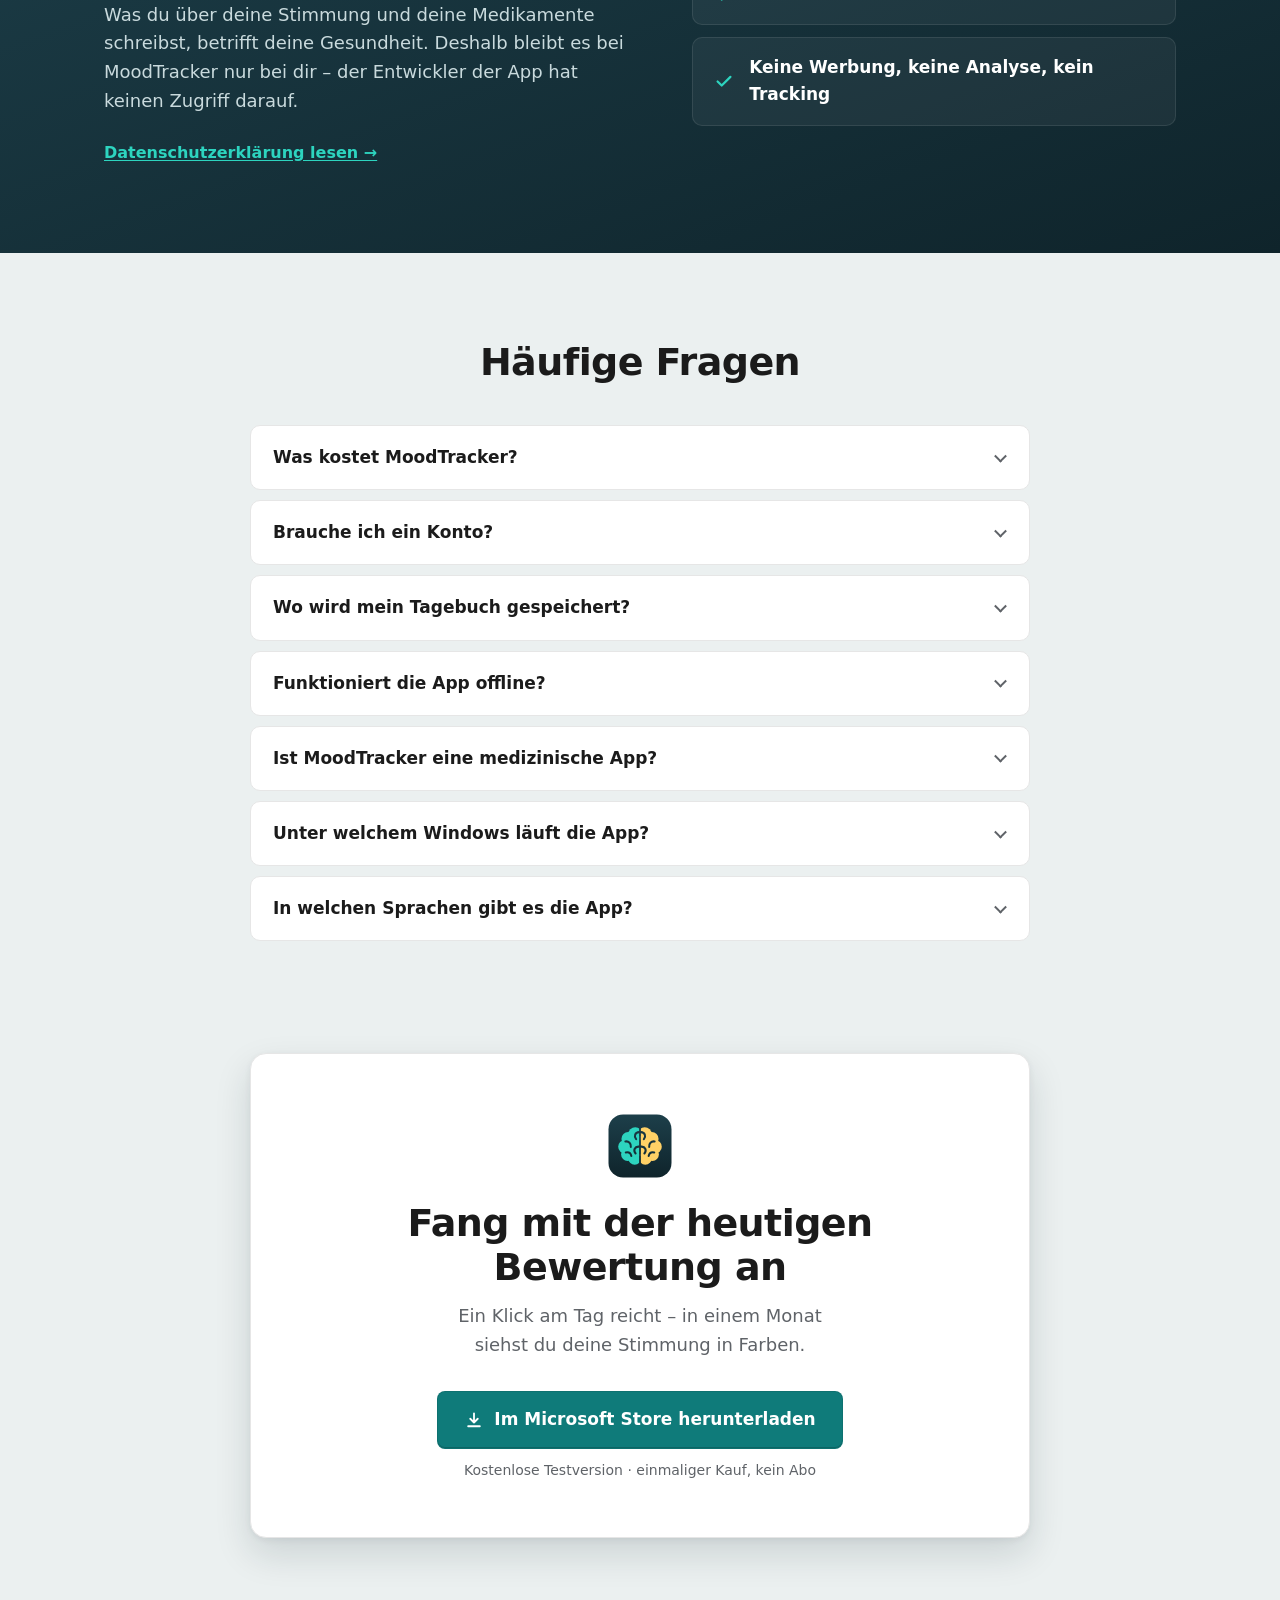
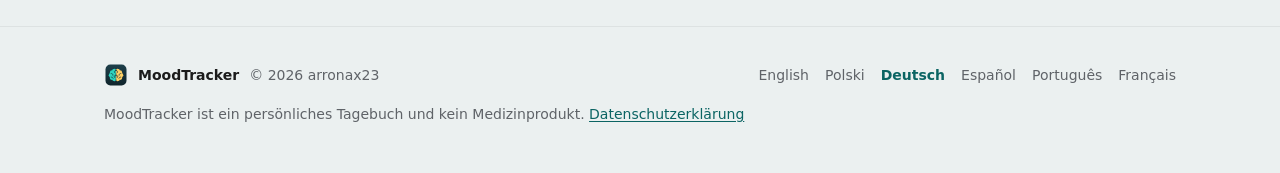
==== commit e86456c7: "Update the website" ====
--- a/de/index.html
+++ b/de/index.html
@@ -177,23 +177,26 @@
           <div class="carousel" role="group" aria-roledescription="carousel" aria-labelledby="screens-title">
             <div class="carousel-frame">
               <div class="carousel-track" tabindex="0" aria-labelledby="screens-title">
-                <div class="slide" role="group" aria-roledescription="slide" aria-label="1 / 6">
+                <div class="slide" role="group" aria-roledescription="slide" aria-label="1 / 7">
                   <img src="../assets/screenshots/en/1.png" width="1920" height="1020" alt="Heute: Stimmung mit einem Klick bewerten" loading="lazy" decoding="async">
                 </div>
-                <div class="slide" role="group" aria-roledescription="slide" aria-label="2 / 6">
+                <div class="slide" role="group" aria-roledescription="slide" aria-label="2 / 7">
                   <img src="../assets/screenshots/en/2.png" width="1920" height="1020" alt="Kalender: Stimmung, Medikamente und Gedanken jedes Tages" loading="lazy" decoding="async">
                 </div>
-                <div class="slide" role="group" aria-roledescription="slide" aria-label="3 / 6">
-                  <img src="../assets/screenshots/en/3.png" width="1920" height="1020" alt="Statistik für jeden Zeitraum" loading="lazy" decoding="async">
-                </div>
-                <div class="slide" role="group" aria-roledescription="slide" aria-label="4 / 6">
-                  <img src="../assets/screenshots/en/4.png" width="1920" height="1020" alt="Medikamentensets: mehrere Medikamente mit einem Klick" loading="lazy" decoding="async">
-                </div>
-                <div class="slide" role="group" aria-roledescription="slide" aria-label="5 / 6">
-                  <img src="../assets/screenshots/en/5.png" width="1920" height="1020" alt="Notizen: alle Gedanken und Notizen an einem Ort" loading="lazy" decoding="async">
-                </div>
-                <div class="slide" role="group" aria-roledescription="slide" aria-label="6 / 6">
-                  <img src="../assets/screenshots/en/6.png" width="1920" height="1020" alt="Einstellungen: deine Tagebuchdatei bleibt auf deinem Computer" loading="lazy" decoding="async">
+                <div class="slide" role="group" aria-roledescription="slide" aria-label="3 / 7">
+                  <img src="../assets/screenshots/en/3.png" width="1920" height="1020" alt="Monatsansicht: der ganze Monat in den Farben deiner Stimmung" loading="lazy" decoding="async">
+                </div>
+                <div class="slide" role="group" aria-roledescription="slide" aria-label="4 / 7">
+                  <img src="../assets/screenshots/en/4.png" width="1920" height="1020" alt="Statistik für jeden Zeitraum" loading="lazy" decoding="async">
+                </div>
+                <div class="slide" role="group" aria-roledescription="slide" aria-label="5 / 7">
+                  <img src="../assets/screenshots/en/5.png" width="1920" height="1020" alt="Medikamentensets: mehrere Medikamente mit einem Klick" loading="lazy" decoding="async">
+                </div>
+                <div class="slide" role="group" aria-roledescription="slide" aria-label="6 / 7">
+                  <img src="../assets/screenshots/en/6.png" width="1920" height="1020" alt="Notizen: alle Gedanken und Notizen an einem Ort" loading="lazy" decoding="async">
+                </div>
+                <div class="slide" role="group" aria-roledescription="slide" aria-label="7 / 7">
+                  <img src="../assets/screenshots/en/7.png" width="1920" height="1020" alt="Einstellungen: deine Tagebuchdatei bleibt auf deinem Computer" loading="lazy" decoding="async">
                 </div>
               </div>
               <button type="button" class="carousel-arrow carousel-prev" aria-label="Vorheriger Screenshot" hidden><svg viewBox="0 0 24 24" aria-hidden="true"><path d="m15 6-6 6 6 6"/></svg></button>
@@ -203,6 +206,7 @@
             <div class="carousel-dots" hidden>
               <button type="button" aria-label="Heute: Stimmung mit einem Klick bewerten" aria-current="true"></button>
               <button type="button" aria-label="Kalender: Stimmung, Medikamente und Gedanken jedes Tages"></button>
+              <button type="button" aria-label="Monatsansicht: der ganze Monat in den Farben deiner Stimmung"></button>
               <button type="button" aria-label="Statistik für jeden Zeitraum"></button>
               <button type="button" aria-label="Medikamentensets: mehrere Medikamente mit einem Klick"></button>
               <button type="button" aria-label="Notizen: alle Gedanken und Notizen an einem Ort"></button>
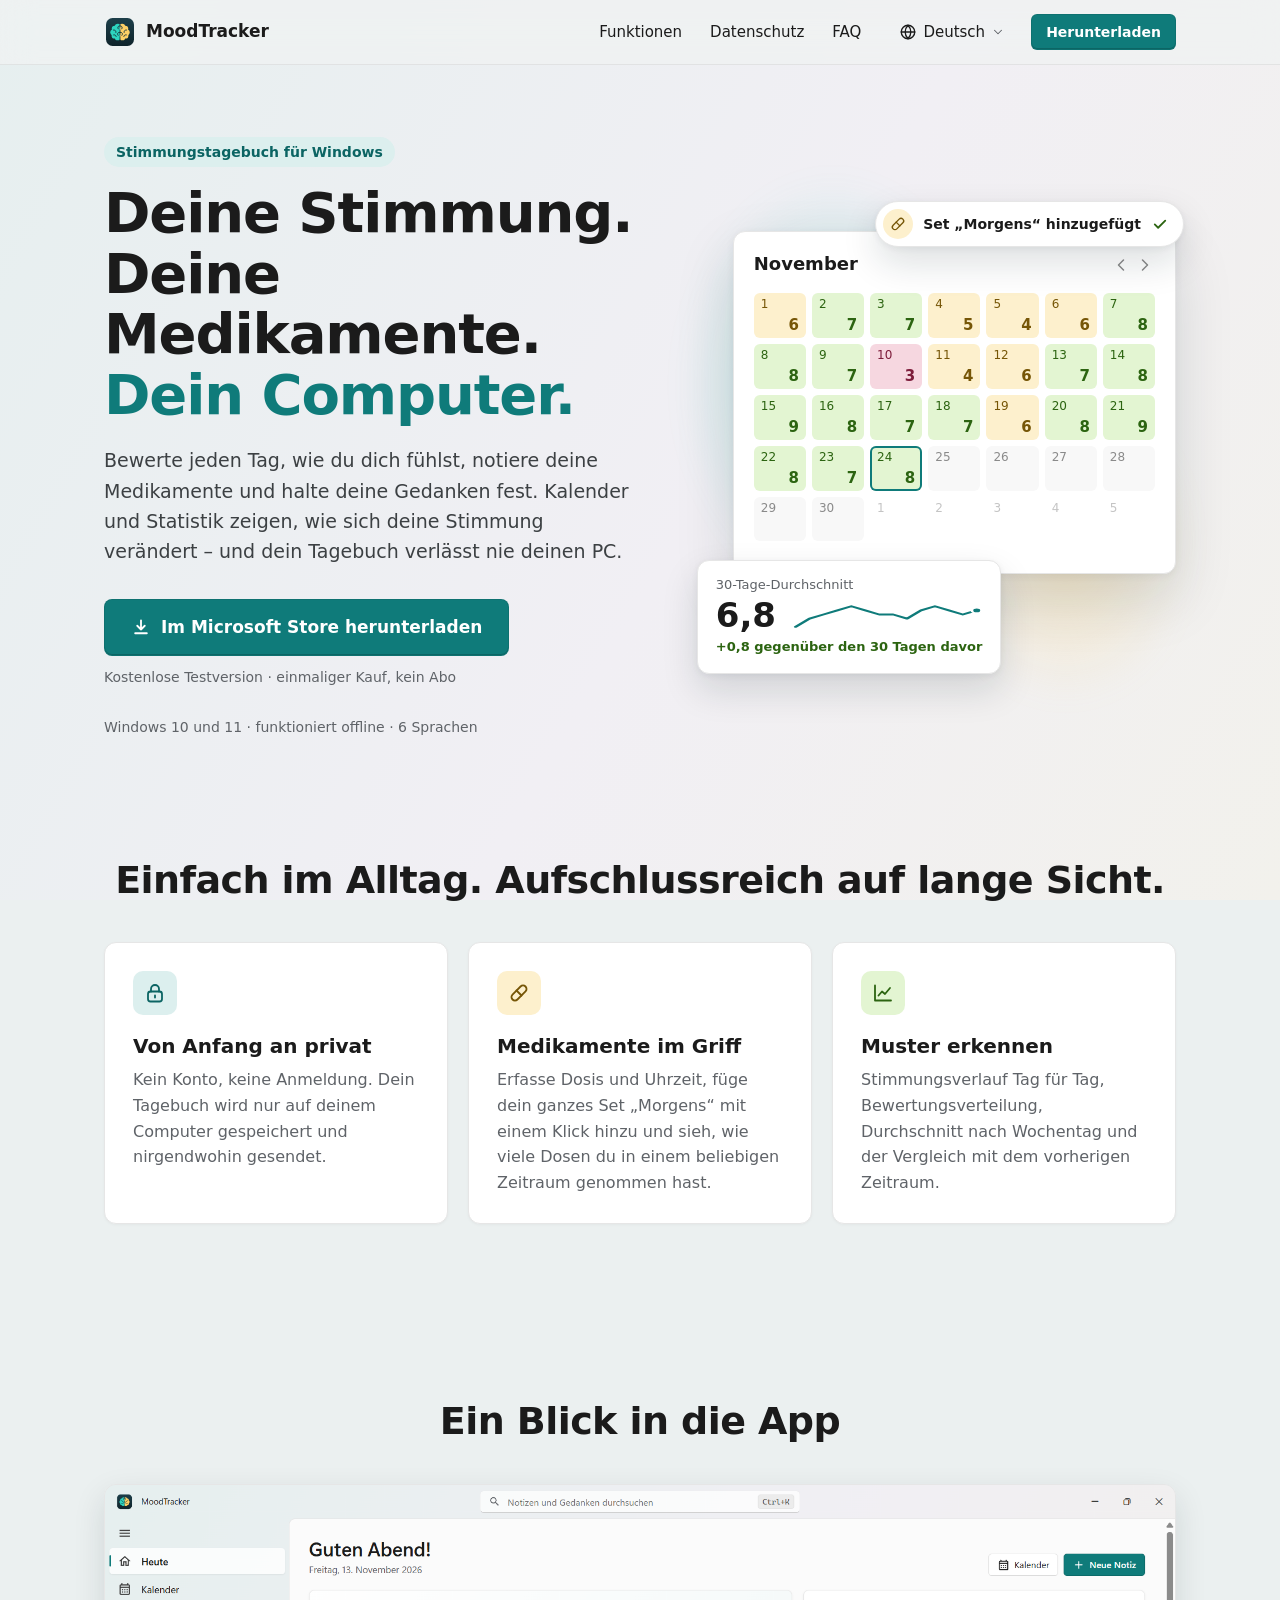
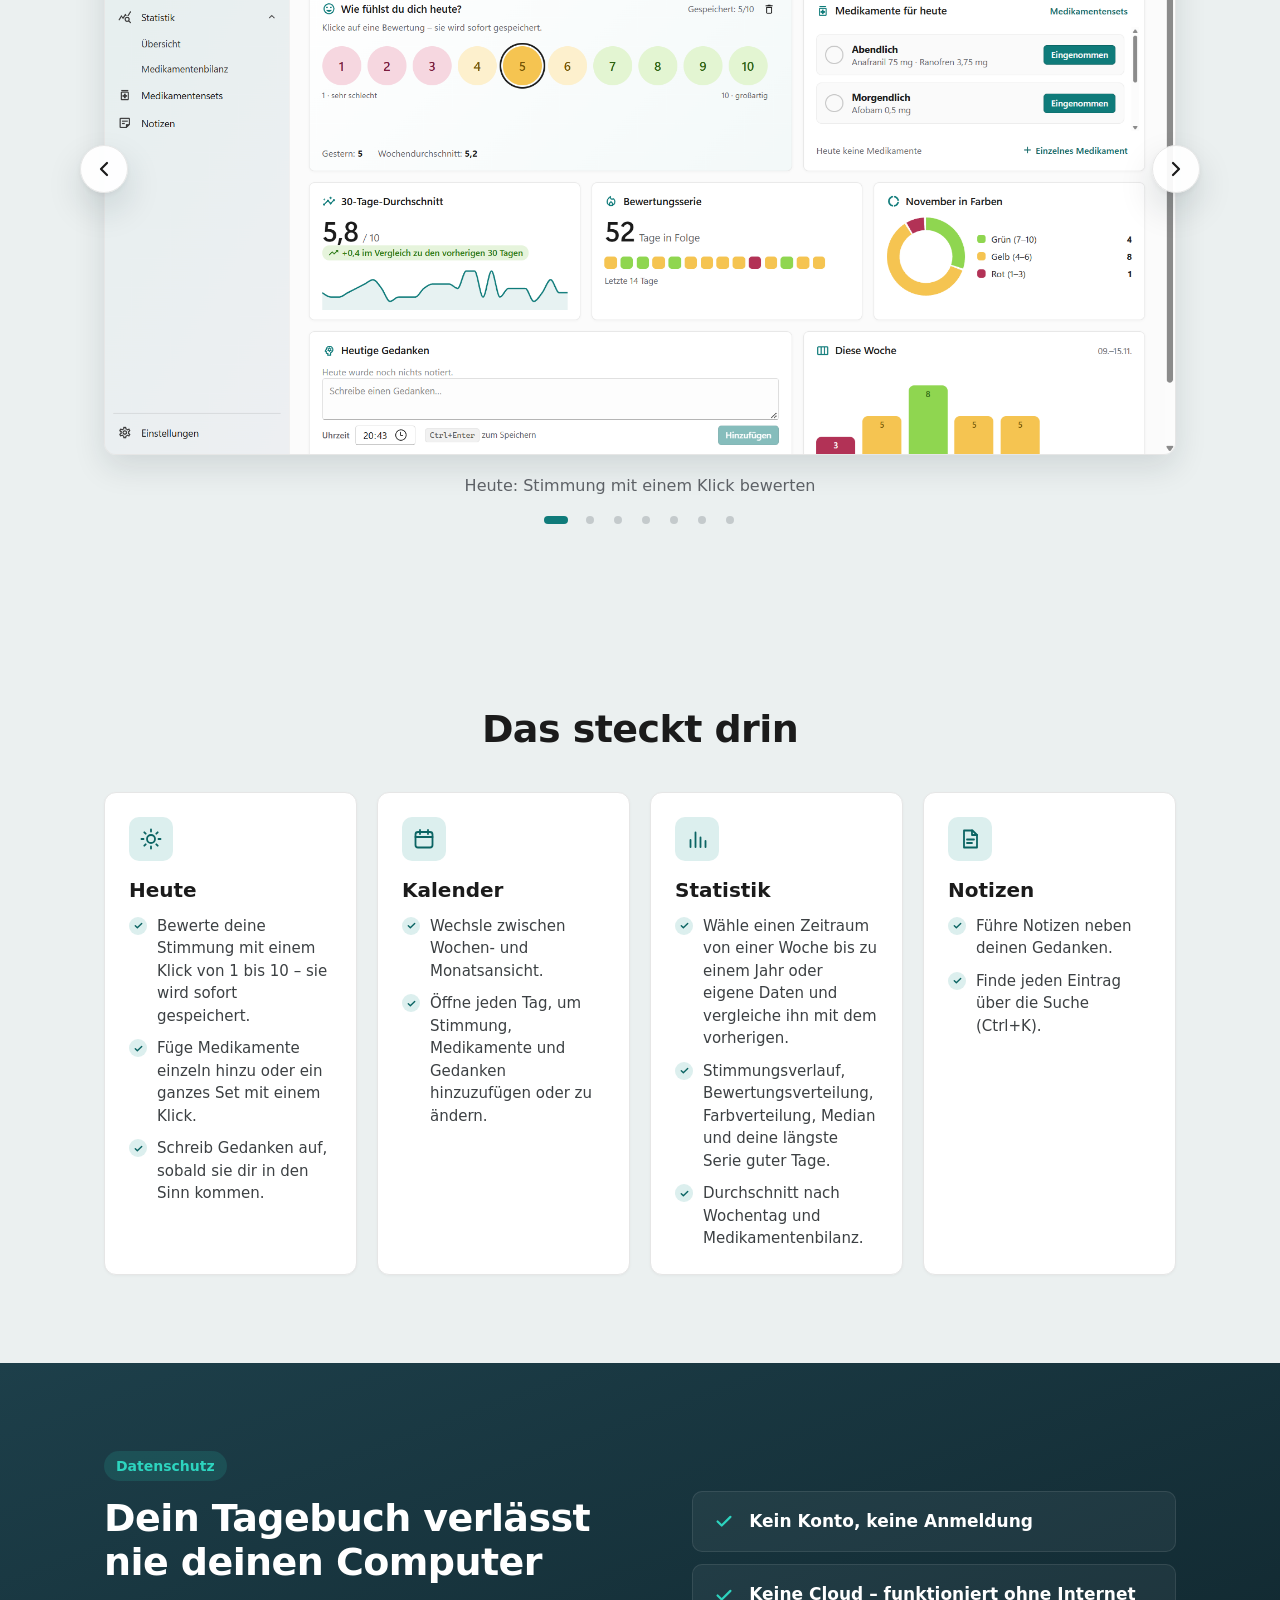
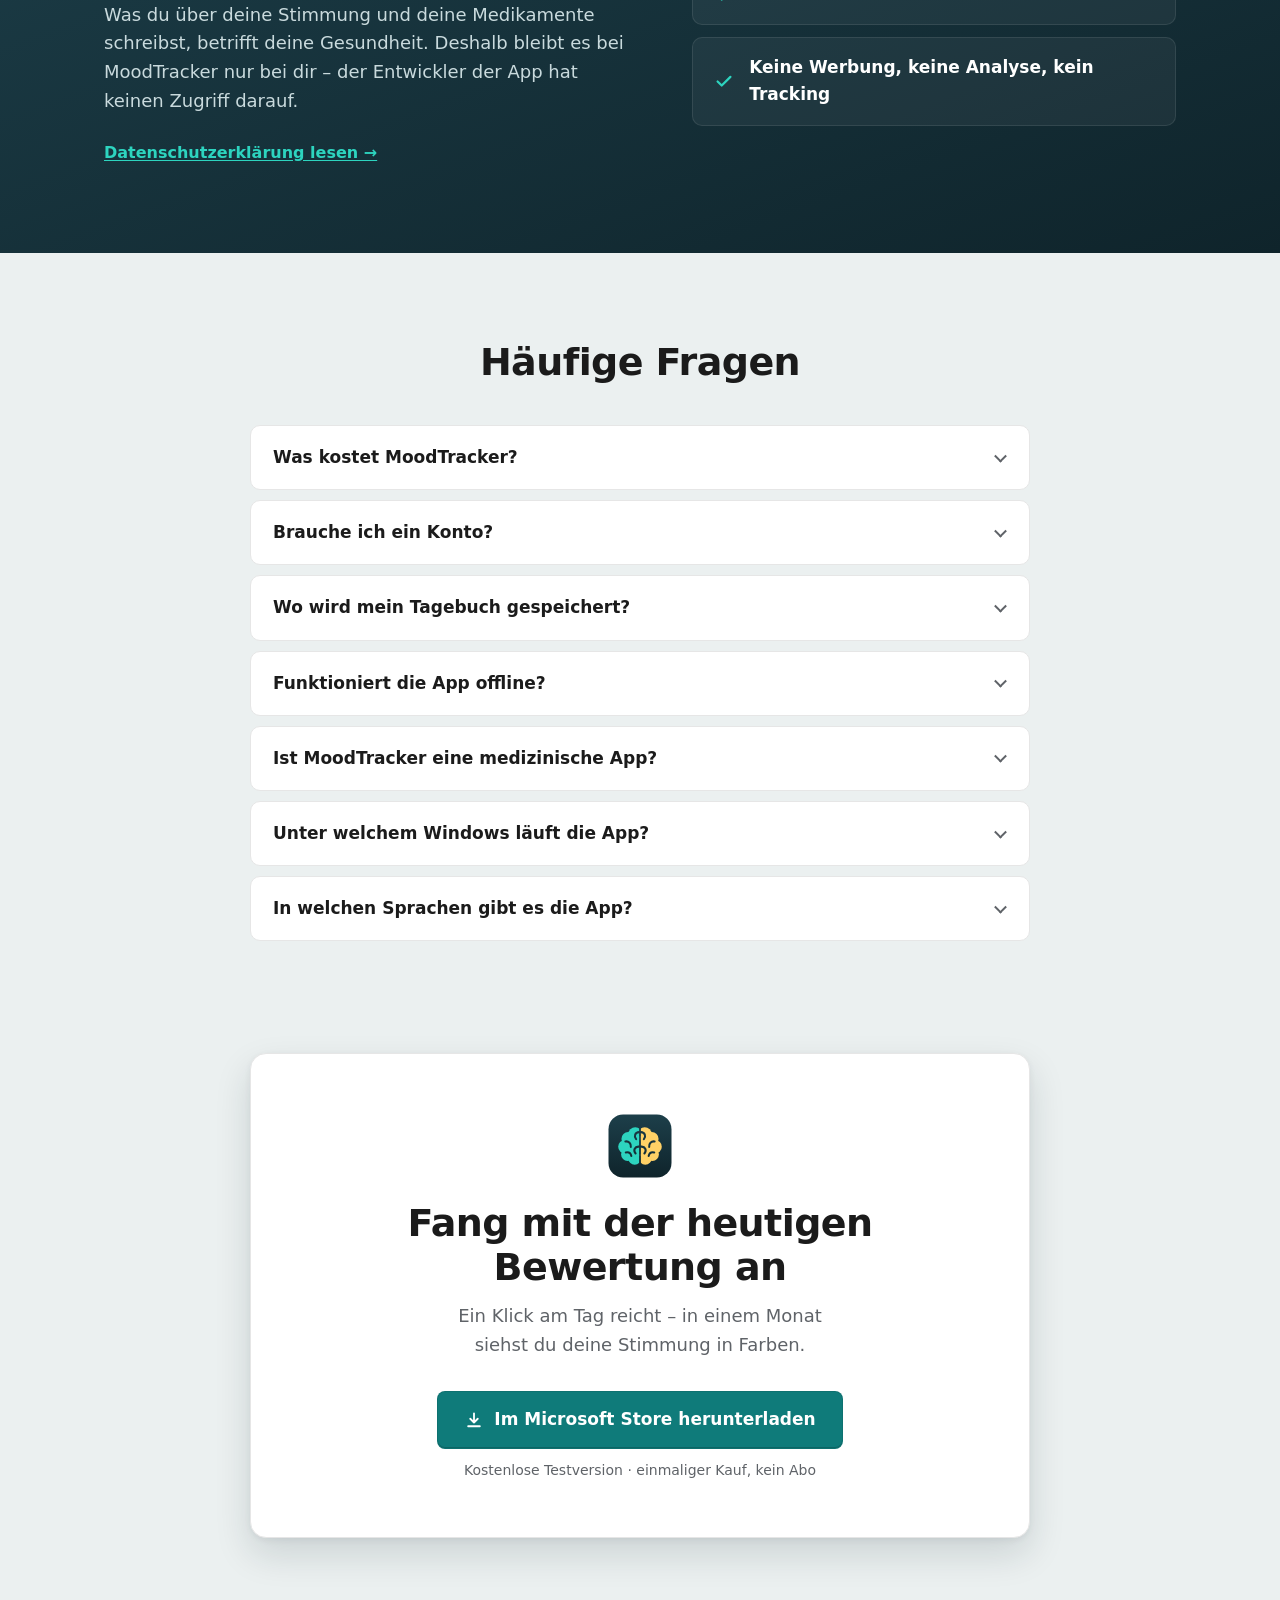
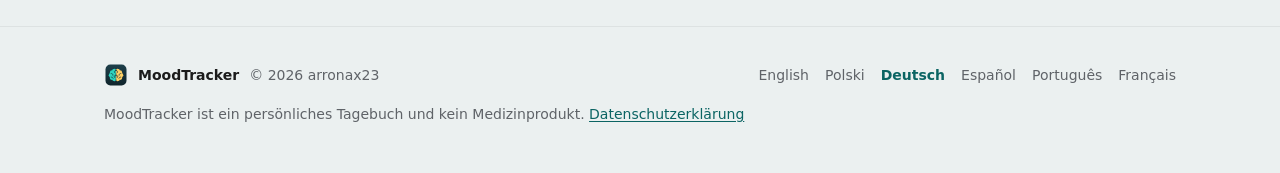
==== commit 48e1f1f5: "Update the website" ====
--- a/de/index.html
+++ b/de/index.html
@@ -178,25 +178,25 @@
             <div class="carousel-frame">
               <div class="carousel-track" tabindex="0" aria-labelledby="screens-title">
                 <div class="slide" role="group" aria-roledescription="slide" aria-label="1 / 7">
-                  <img src="../assets/screenshots/en/1.png" width="1920" height="1020" alt="Heute: Stimmung mit einem Klick bewerten" loading="lazy" decoding="async">
+                  <img src="../assets/screenshots/de/1.png" width="1920" height="1020" alt="Heute: Stimmung mit einem Klick bewerten" loading="lazy" decoding="async">
                 </div>
                 <div class="slide" role="group" aria-roledescription="slide" aria-label="2 / 7">
-                  <img src="../assets/screenshots/en/2.png" width="1920" height="1020" alt="Kalender: Stimmung, Medikamente und Gedanken jedes Tages" loading="lazy" decoding="async">
+                  <img src="../assets/screenshots/de/2.png" width="1920" height="1020" alt="Kalender: Stimmung, Medikamente und Gedanken jedes Tages" loading="lazy" decoding="async">
                 </div>
                 <div class="slide" role="group" aria-roledescription="slide" aria-label="3 / 7">
-                  <img src="../assets/screenshots/en/3.png" width="1920" height="1020" alt="Monatsansicht: der ganze Monat in den Farben deiner Stimmung" loading="lazy" decoding="async">
+                  <img src="../assets/screenshots/de/3.png" width="1920" height="1020" alt="Monatsansicht: der ganze Monat in den Farben deiner Stimmung" loading="lazy" decoding="async">
                 </div>
                 <div class="slide" role="group" aria-roledescription="slide" aria-label="4 / 7">
-                  <img src="../assets/screenshots/en/4.png" width="1920" height="1020" alt="Statistik für jeden Zeitraum" loading="lazy" decoding="async">
+                  <img src="../assets/screenshots/de/4.png" width="1920" height="1020" alt="Statistik für jeden Zeitraum" loading="lazy" decoding="async">
                 </div>
                 <div class="slide" role="group" aria-roledescription="slide" aria-label="5 / 7">
-                  <img src="../assets/screenshots/en/5.png" width="1920" height="1020" alt="Medikamentensets: mehrere Medikamente mit einem Klick" loading="lazy" decoding="async">
+                  <img src="../assets/screenshots/de/5.png" width="1920" height="1020" alt="Medikamentensets: mehrere Medikamente mit einem Klick" loading="lazy" decoding="async">
                 </div>
                 <div class="slide" role="group" aria-roledescription="slide" aria-label="6 / 7">
-                  <img src="../assets/screenshots/en/6.png" width="1920" height="1020" alt="Notizen: alle Gedanken und Notizen an einem Ort" loading="lazy" decoding="async">
+                  <img src="../assets/screenshots/de/6.png" width="1920" height="1020" alt="Notizen: alle Gedanken und Notizen an einem Ort" loading="lazy" decoding="async">
                 </div>
                 <div class="slide" role="group" aria-roledescription="slide" aria-label="7 / 7">
-                  <img src="../assets/screenshots/en/7.png" width="1920" height="1020" alt="Einstellungen: deine Tagebuchdatei bleibt auf deinem Computer" loading="lazy" decoding="async">
+                  <img src="../assets/screenshots/de/7.png" width="1920" height="1020" alt="Einstellungen: deine Tagebuchdatei bleibt auf deinem Computer" loading="lazy" decoding="async">
                 </div>
               </div>
               <button type="button" class="carousel-arrow carousel-prev" aria-label="Vorheriger Screenshot" hidden><svg viewBox="0 0 24 24" aria-hidden="true"><path d="m15 6-6 6 6 6"/></svg></button>
